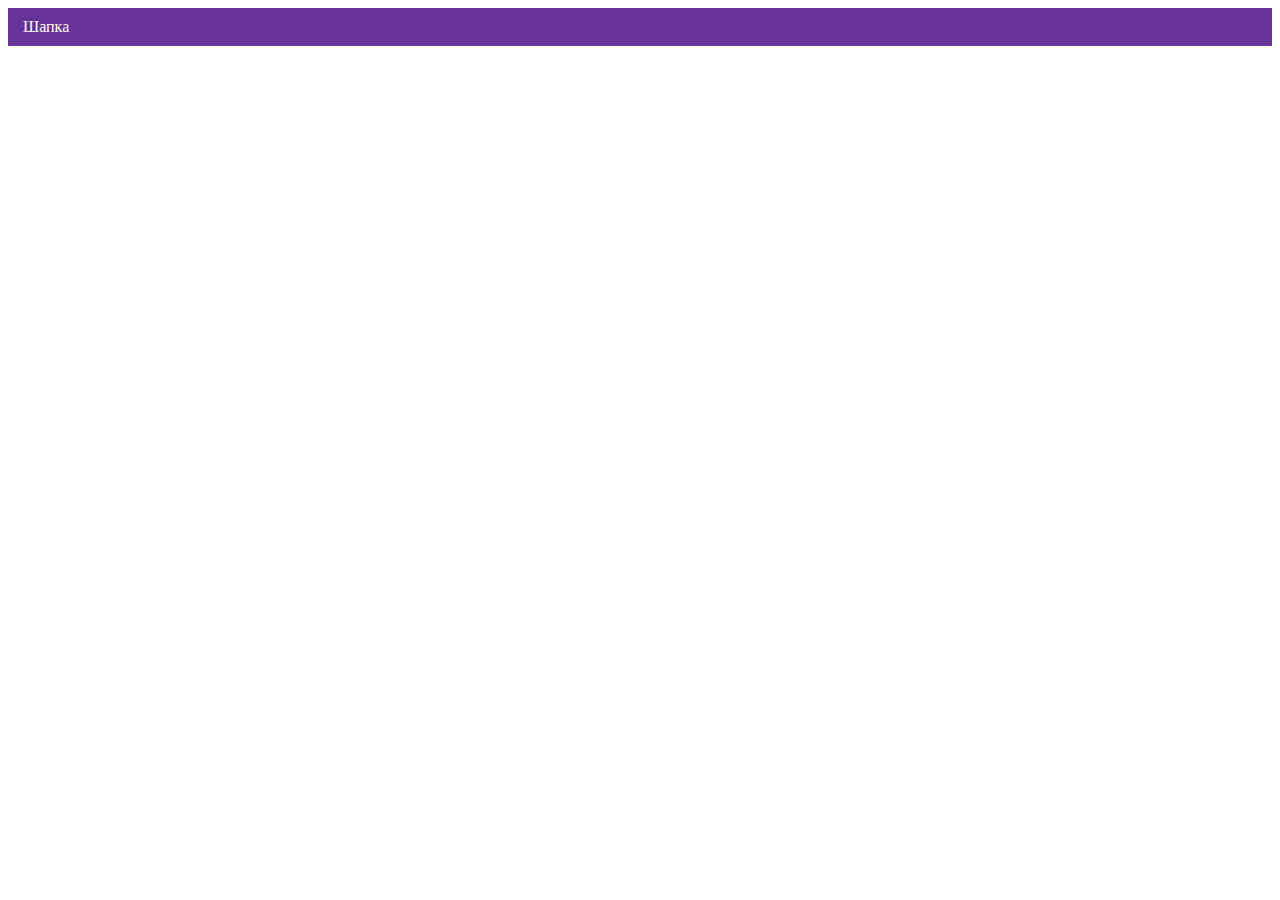
==== index.html @ ebc0fb27 "Deploying to gh-pages from @ htmlacademy-adaptive/2492613-cat-energy-2@9e1faae87ef7090155bc5bc3869d4" ====
<!DOCTYPE html><html class="page" lang="ru"><head><meta charset="UTF-8"><title>Название проекта</title><meta name="viewport" content="width=device-width,initial-scale=1"><link rel="stylesheet" href="styles/styles.css"><script src="scripts/index.js" defer="defer"></script></head><body class="page__body"><header class="header">Шапка</header></body></html>
---- styles/styles.css ----
.header{color:#fff;background-color:#639;padding:10px 15px}
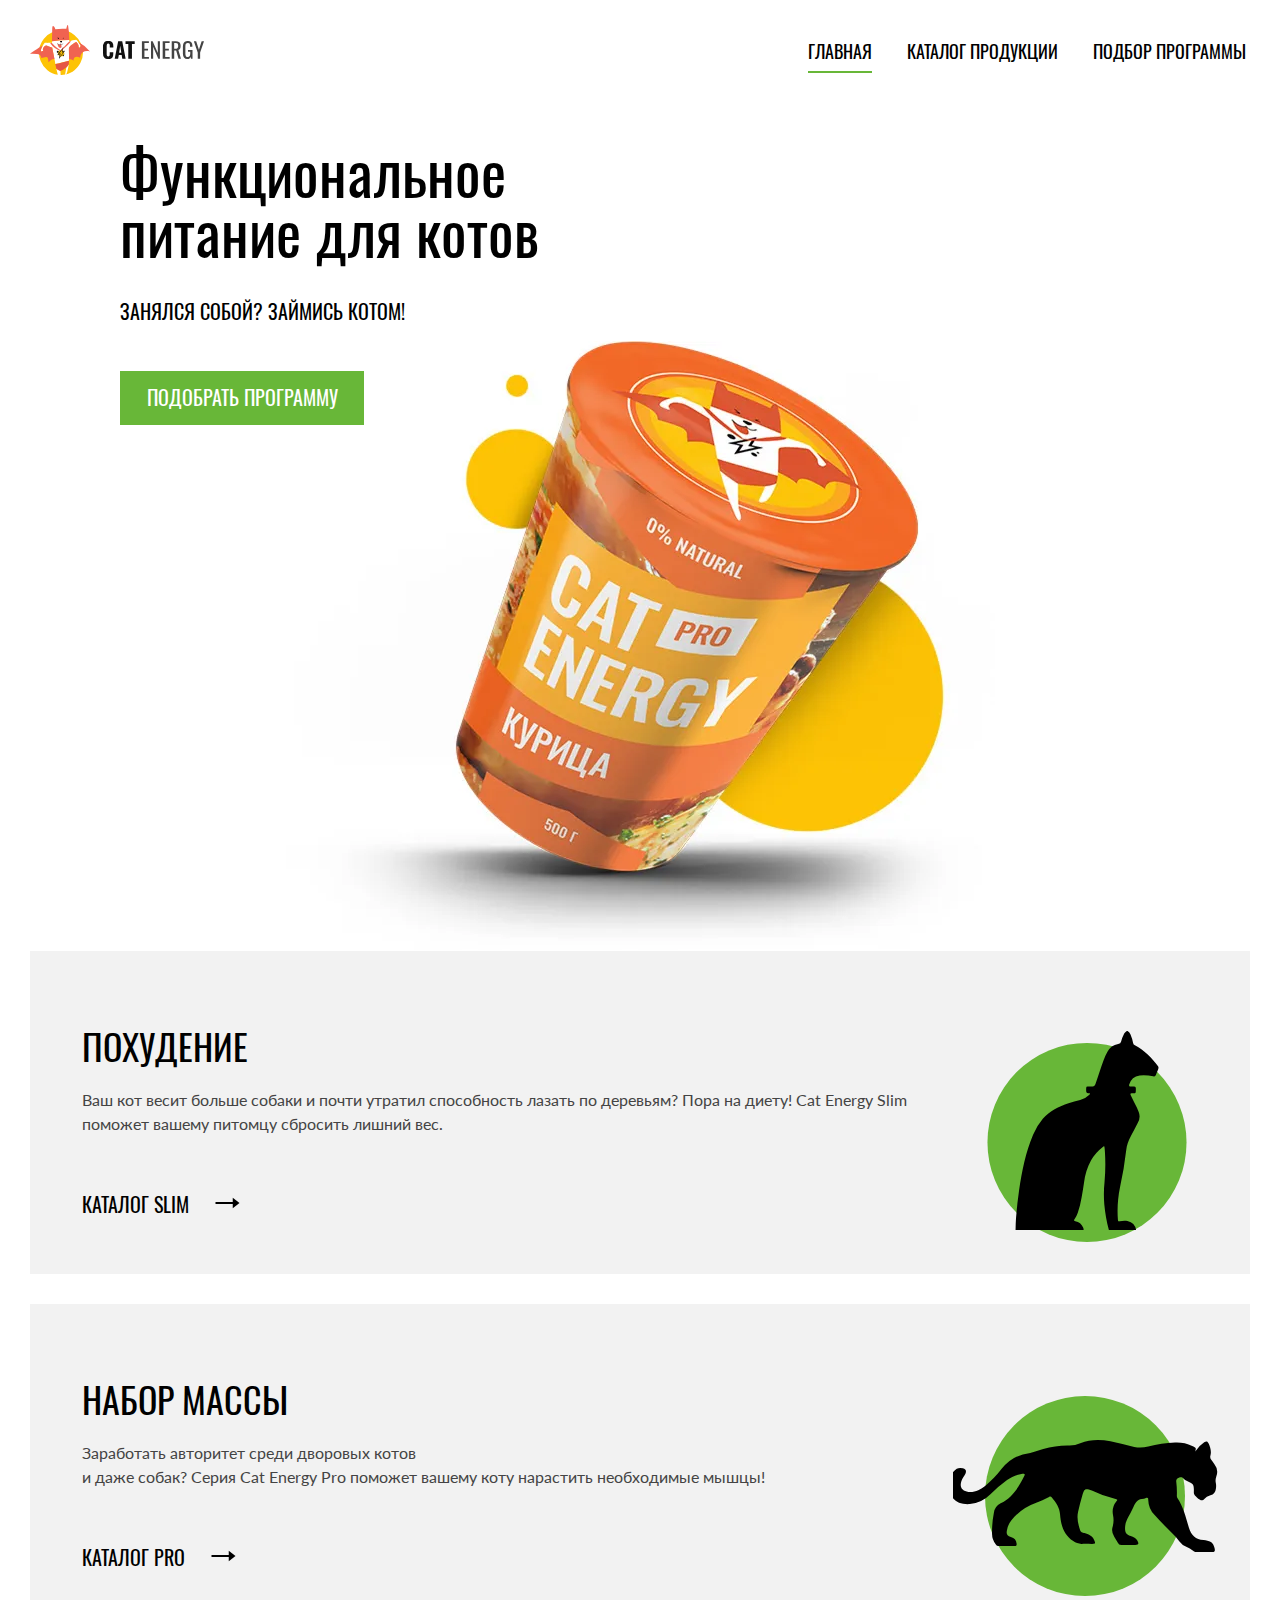
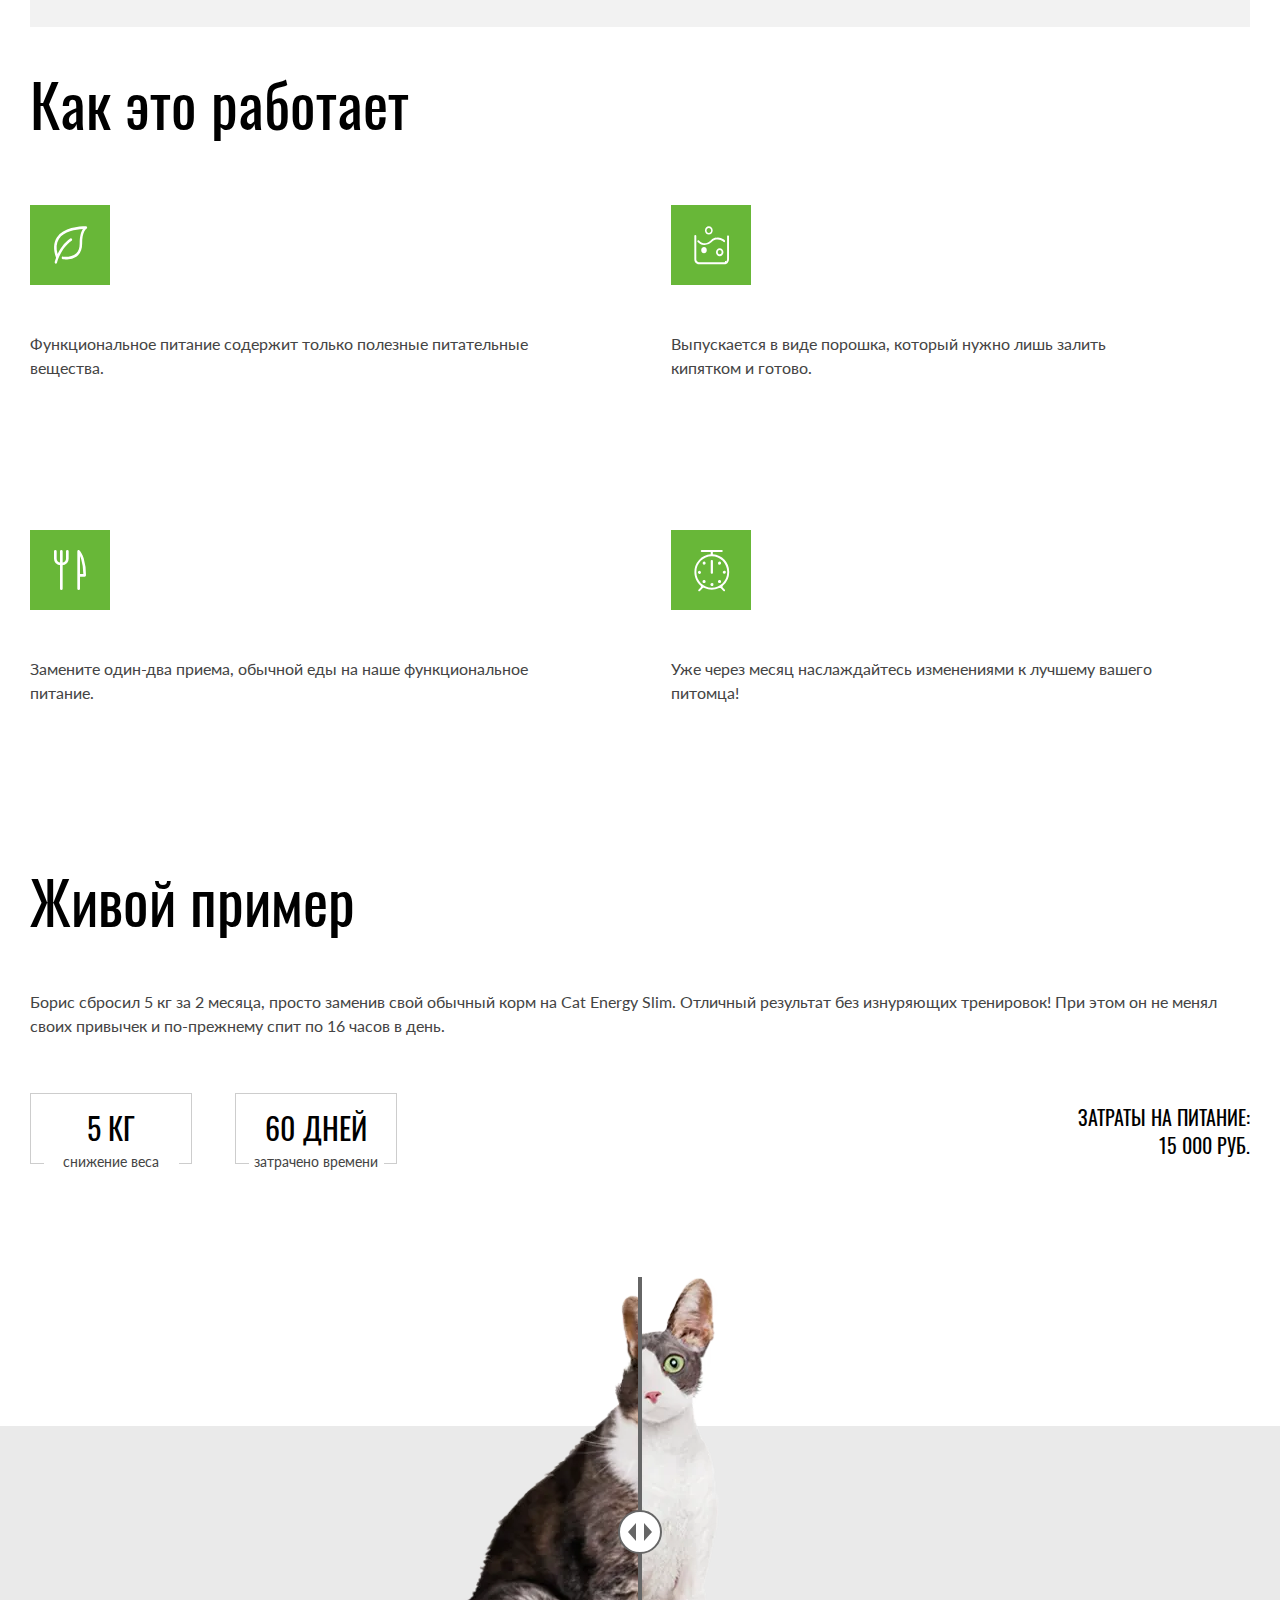
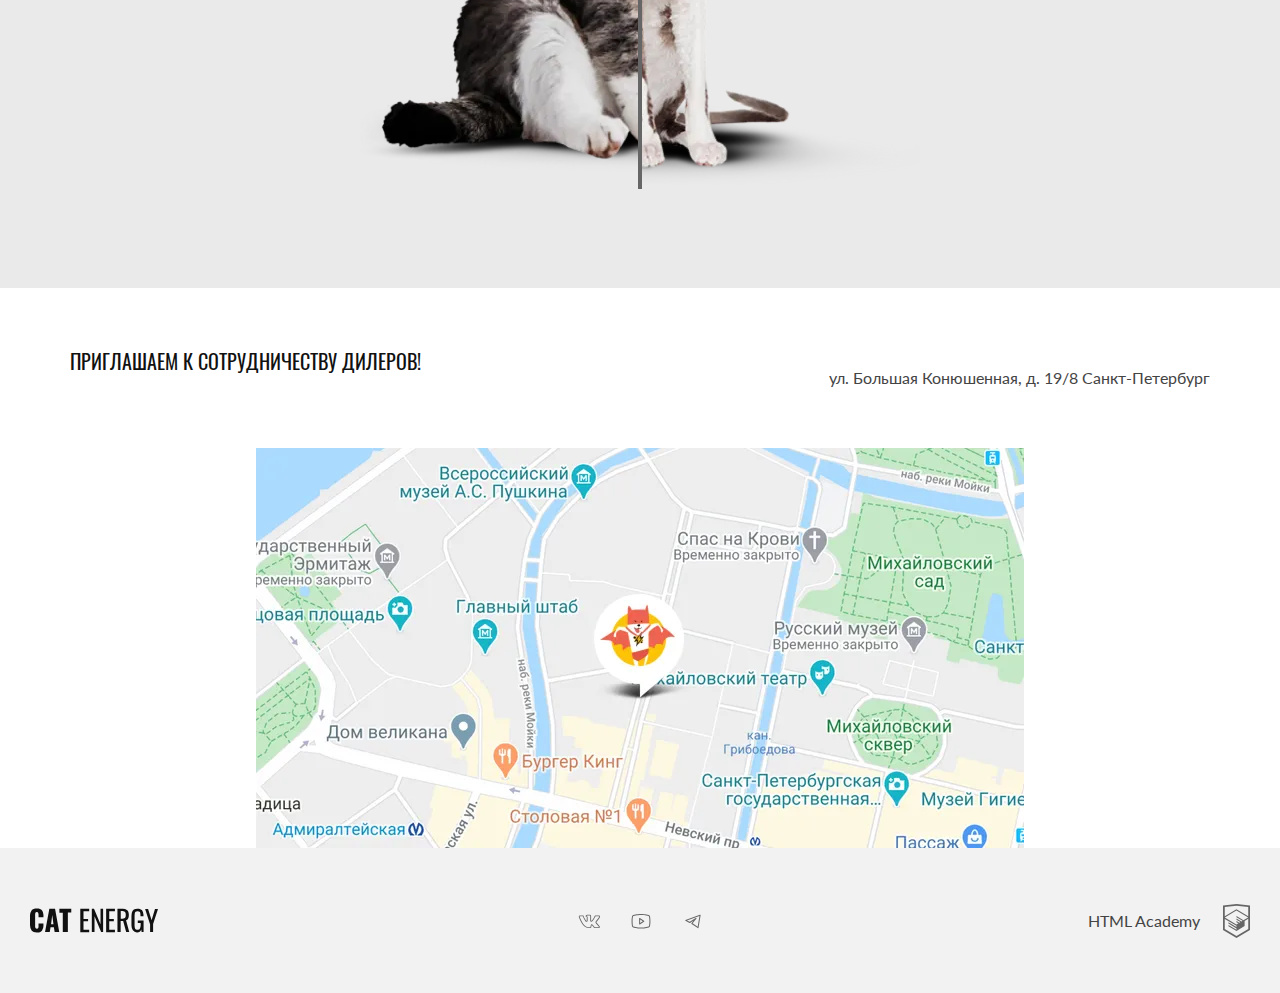
==== commit 96520ac9: "Deploying to gh-pages from @ htmlacademy-adaptive/2492613-cat-energy-2@05fc2a2e9b38d1d4d5d5a81f95a53" ====
--- a/index.html
+++ b/index.html
@@ -1 +1 @@
-<!DOCTYPE html><html class="page" lang="ru"><head><meta charset="UTF-8"><title>Название проекта</title><meta name="viewport" content="width=device-width,initial-scale=1"><link rel="stylesheet" href="styles/styles.css"><script src="scripts/index.js" defer="defer"></script></head><body class="page__body"><header class="header">Шапка</header></body></html>+<!DOCTYPE html><html class="page" lang="ru"><head><meta charset="UTF-8"><title>Магазин кормов "Cat Energy"</title><link rel="icon" href="favicon.ico"><link rel="icon" href="favicons/favicon-cat.svg" type="image/svg+xml"><link rel="apple-touch-icon" sizes="180x180" href="/apple-icon-180x180.png"><link rel="manifest" href="manifest.webmanifest"><meta name="viewport" content="width=device-width,initial-scale=1"><link rel="stylesheet" href="styles/styles.css"><script src="scripts/index.js" defer="defer"></script><link rel="preload" href="./fonts/lato/Lato-Regular.woff2" type="font/woff2" as="font" crossorigin="anonymous"><link rel="preload" href="./fonts/oswald/oswaldregular.woff2" type="font/woff2" as="font" crossorigin="anonymous"></head><body class="page__body"><header class="main-header"><a class="main-header__logo" href="index.html"><picture><source type="image/svg+xml" media="(min-width:1440px)" srcset="images/logo-desktop.svg" width="202" height="59"><source type="image/svg+xml" media="(min-width:768px)" srcset="images/logo-tablet.svg" width="174" height="50"><img class="main-header__logo-image" src="images/logo-mobile.svg" width="33" height="38" alt="Сайт кормов Кэт Энерджи"></picture></a><nav class="main-nav"><button class="main-nav__toggle" type="button"><span class="visually-hidden">Открыть меню</span></button><ul class="main-nav__list site-list site-list--index"><li class="site-list__item site-list__item--active"><a class="site-list__link" href="index.html">Главная</a></li><li class="site-list__item"><a class="site-list__link" href="catalog.html">Каталог продукции</a></li><li class="site-list__item"><a class="site-list__link" href="#">Подбор программы</a></li></ul></nav></header><main class="main-container"><section class="main-container__hero hero"><div class="hero__wrapper"><div class="hero__container"><h1 class="hero__title">Функциональное питание для котов</h1><p class="hero__description">Занялся собой? Займись котом!</p></div></div><div class="hero__button-wrapper"><a class="hero__button button" href="#">Подобрать программу</a></div></section><section class="main-container__advantages advantages"><div class="advantages__container"><h2 class="visually-hidden">Наши преимущества</h2><ul class="advantages__list"><li class="advantages__item advantages__item--slim"><h3 class="advantages__item-title">Похудение</h3><p class="advantages__item-description">Ваш кот весит больше собаки и почти утратил способность лазать по деревьям? Пора на диету! Cat Energy Slim поможет вашему питомцу сбросить лишний вес.</p><a class="advantages__item-link" href="#">каталог Slim</a></li><li class="advantages__item advantages__item--pro"><h3 class="advantages__item-title">Набор массы</h3><p class="advantages__item-description">Заработать авторитет среди дворовых котов<br>и даже собак? Серия Cat Energy Pro поможет вашему коту нарастить необходимые мышцы!</p><a class="advantages__item-link" href="#">каталог Pro</a></li></ul></div></section><section class="main-container__details details"><div class="details__container"><h2 class="details__title">Как это работает</h2><ul class="details__list"><li class="details__item details__item--use"><p class="details__item-description">Функциональное питание содержит только полезные питательные вещества.</p></li><li class="details__item details__item--compound"><p class="details__item-description">Выпускается в виде порошка, который нужно лишь залить кипятком и готово.</p></li><li class="details__item details__item--eat"><p class="details__item-description">Замените один-два приема, обычной еды на наше функциональное питание.</p></li><li class="details__item details__item--change"><p class="details__item-description">Уже через месяц наслаждайтесь изменениями к лучшему вашего питомца!</p></li></ul></div></section><section class="main-container__example example"><h2 class="example__title"><span class="example__title-box">Живой пример</span></h2><div class="example__container"><div class="example__wrapper"><p class="example__description">Борис сбросил 5 кг за 2 месяца, просто заменив свой обычный корм на Cat Energy Slim. Отличный результат без изнуряющих тренировок! При этом он не менял своих привычек и по-прежнему спит по 16 часов в день.</p><div class="example__canon canon"><dl class="canon__list"><div class="canon__wrapper"><dt class="canon__item-name">5 кг</dt><dd class="canon__item-description">снижение веса</dd></div><div class="canon__wrapper"><dt class="canon__item-name">60 дней</dt><dd class="canon__item-description">затрачено времени</dd></div></dl><dl class="canon__list-price"><dt class="canon__item-name-price">15 000 руб.</dt><dd class="canon__item-description-price">Затраты на питание:</dd></dl></div></div><div class="example__slider slider"><ul class="slider__list"><li class="slider__lever slider__lever--before"><picture><source type="image/webp" media="(min-width: 768px)" srcset="images/cat-tablet-before@1x.webp, images/cat-tablet-before@2x.webp 2x" width="560" height="512"><source type="image/webp" srcset="images/cat-mobile-before@1x.webp, images/cat-mobile-before@2x.webp 2x" width="280" height="256"><source media="(min-width:768px)" srcset="images/cat-tablet-before@1x.png, images/cat-tablet-before@2x.png 2x" type="image/png" width="560" height="512"><img class="slider__image" src="images/cat-mobile-before@1x.png" srcset="images/cat-mobile-before@2x.png 2x" alt="Пример" width="280" height="256"></picture></li><li class="slider__lever slider__lever--after"><picture><source type="image/webp" media="(min-width: 768px)" srcset="images/cat-tablet-after@1x.webp, images/cat-tablet-after@2x.webp 2x" width="560" height="512"><source type="image/webp" srcset="images/cat-mobile-after@1x.webp, images/cat-mobile-after@2x.webp 2x" width="280" height="256"><source media="(min-width:768px)" srcset="images/cat-tablet-after@1x.png, images/cat-tablet-after@2x.png 2x" type="image/png" width="560" height="512"><img class="slider__image" src="images/cat-mobile-after@1x.png" srcset="images/cat-mobile-after@2x.png 2x" alt="Пример" width="280" height="256"></picture></li></ul><button class="slider__toggle" type="button"><span class="visually-hidden">Кот до/после</span> <span class="slider__toggle-bg"></span></button></div></div></section></main><footer class="footer"><section class="footer__address"><h2 class="visually-hidden">Адрес</h2><div class="footer__box footer-box"><p class="footer-box__engagement">Приглашаем к сотрудничеству дилеров!</p><address class="footer-box__address">ул. Большая Конюшенная, д. 19/8 <span class="footer-box__city">Санкт-Петербург</span></address></div><div class="footer__map map"><div class="map__google"><iframe src="https://www.google.com/maps/embed?pb=!1m18!1m12!1m3!1d1998.6037861610246!2d30.3230474!3d59.9387165!2m3!1f0!2f0!3f0!3m2!1i1024!2i768!4f13.1!3m3!1m2!1s0x4696310fca145cc1%3A0x42b32648d8238007!2z0JHQvtC70YzRiNCw0Y8g0JrQvtC90Y7RiNC10L3QvdCw0Y8g0YPQuy4sIDE5LzgsINCh0LDQvdC60YIt0J_QtdGC0LXRgNCx0YPRgNCzLCAxOTExODY!5e0!3m2!1sru!2sru!4v1723045613758!5m2!1sru!2sru" width="600" height="450" style="border:0;" allowfullscreen="" loading="lazy" referrerpolicy="no-referrer-when-downgrade"></iframe></div><div class="map__picture"><picture><source type="image/webp" media="(min-width:1440px)" srcset="images/location-desktop@1x.webp, images/location-desktop@2x.webp 2x" width="1440" height="400"><source type="image/webp" media="(min-width:768px)" srcset="images/location-tablet@1x.webp, images/location-tablet@2x.webp 2x" width="768" height="400"><source type="image/webp" srcset="images/location-mobile@1x.webp, images/location-mobile@2x.webp 2x" width="320" height="362"><source type="image/jpeg" media="(min-width:1440px)" srcset="images/location-desktop@1x.jpg, images/location-desktop@2x.jpg 2x" width="1440" height="400"><source type="image/jpeg" media="(min-width:768px)" srcset="images/location-tablet@1x.jpg, images/location-tablet@2x.jpg 2x" width="768" height="400"><img class="map__image" src="images/location-mobile@1x.jpg" srcset="images/location-mobile@2x.jpg 2x" alt="Карта" width="320" height="362"></picture></div></div></section><section class="footer__links"><h2 class="visually-hidden">Ссылки CAT ENERGY</h2><a class="footer__links-logo" href="index.html"><span class="visually-hidden">Логотип CAT ENERGY</span></a><div class="footer__social social"><ul class="social__list"><li class="social__item"><a class="social__link social__link--vkontakte" href="#"><span class="visually-hidden">ВКонтакте</span></a></li><li class="social__item"><a class="social__link social__link--youtube" href="#"><span class="visually-hidden">Ютуб</span></a></li><li class="social__item"><a class="social__link social__link--telegram" href="#"><span class="visually-hidden">Телеграм</span></a></li></ul></div><a class="footer__academy-link" href="https://htmlacademy.ru/">HTML Academy</a></section></footer></body></html>--- a/styles/styles.css
+++ b/styles/styles.css
@@ -1 +1 @@
-.header{color:#fff;background-color:#639;padding:10px 15px}+.visually-hidden{clip:rect(0 0 0 0);border:0;width:1px;height:1px;margin:-1px;padding:0;position:absolute;overflow:hidden}@font-face{font-family:Oswald;font-weight:400;font-style:normal;font-display:swap;src:url(../fonts/oswald/oswaldregular.woff2)format("woff2")}@font-face{font-family:Lato;font-weight:400;font-style:normal;font-display:swap;src:url(../fonts/lato/Lato-Regular.woff2)format("woff2")}.button{color:#fff;text-transform:uppercase;text-align:center;background-color:#68b738;padding:10px;font-family:Oswald,Arial,sans-serif;font-size:16px;font-weight:400;line-height:20px;text-decoration:none;display:block}.page__body{color:#444;margin:0;padding:0;font-family:Lato,Verdana,sans-serif;font-size:14px;font-weight:400;line-height:18px}@media (width>=768px){.page__body{font-size:16px;line-height:24px}}@media (width>=1440px){.page__body{margin:0 auto;padding-top:55px}}.main-header{background:url(../icons/stack.svg#logo-name) 50% 22px/100% 19px no-repeat;width:100%;padding-top:65px}@media (width>=768px){.main-header{box-sizing:border-box;background:0 0;justify-content:space-between;align-items:center;padding:25px 34px 0 30px;display:flex}}@media (width>=1440px){.main-header{width:1220px;margin:0 auto;padding:0}}.main-header__logo{position:absolute;top:13px;left:20px}@media (width>=768px){.main-header__logo{position:unset;margin:0 30px 0 0}}.main-header__logo:hover{opacity:.8}.main-header__logo:focus{opacity:.8;outline:none}.main-header__logo:active{opacity:.6}@media (width>=768px){.main-nav{border:none;position:relative}}.main-nav__toggle{cursor:pointer;border:none;width:25px;height:24px;display:none;position:absolute;top:20px;right:21px}.main-nav--opened .main-nav__toggle{background:url(../icons/stack.svg#icon-menu-cross) 50% no-repeat;display:block}@media (width>=768px){.main-nav--opened .main-nav__toggle{display:none}}.main-nav--closed .main-nav__toggle{background:url(../icons/stack.svg#icon-menu-lines) 50% no-repeat;display:block}@media (width>=768px){.main-nav--closed .main-nav__toggle{display:none}}.main-nav__list{border-top:1px solid #e6e6e6;list-style:none}@media (width>=768px){.main-nav__list{background:0 0;border:none;flex-wrap:wrap;justify-content:flex-end;gap:35px;display:flex;position:relative;top:0}}.main-nav--closed .main-nav__list{display:none}@media (width>=768px){.main-nav--closed .main-nav__list{background:0 0;border:none;flex-wrap:wrap;justify-content:flex-end;gap:35px;display:flex;position:relative;top:0}}.main-nav--opened .main-nav__list{z-index:5;background-color:#fff;width:100%;display:block;position:absolute;top:65px;left:0}@media (width>=768px){.main-nav--opened .main-nav__list{background:0 0;border:none;flex-wrap:wrap;justify-content:flex-end;gap:35px;display:flex;position:relative;top:0}}.site-list{margin:0;padding:0;list-style:none}@media (width>=1440px){.site-list{width:500px}}.site-list__item{text-align:center;border-bottom:1px solid #e6e6e6;padding:23px 15px}@media (width>=768px){.site-list__item{border:none;padding:6px 0}.site-list__item--active{border-bottom:2px solid #68b738}}@media (width>=1440px){.site-list--index .site-list__item--active{border-bottom:2px solid #fff}}.site-list__link{color:#000;text-transform:uppercase;font-family:Oswald,Arial,sans-serif;font-size:20px;font-weight:400;line-height:20px;text-decoration:none}@media (width>=768px){.site-list__link{font-size:18px;line-height:24px}}@media (width>=1440px){.site-list__link{font-size:20px;line-height:30px}.site-list--index .site-list__link{color:#fff}}.site-list__link:hover{opacity:.6}.site-list__link:focus{opacity:.6;outline:none}.site-list__link:active{opacity:.3}@media (width>=768px){.main-container{padding-top:60px}}@media (width>=1440px){.main-container{padding-top:104px}}.hero{margin-bottom:20px}@media (width>=768px){.hero{margin:0}}@media (width>=1440px){.hero{margin-bottom:82px}.hero:before{content:"";z-index:-5;background-color:#68b738d9;width:720px;height:694px;position:absolute;top:0;left:50%}.hero:after{content:"";z-index:-10;background:-webkit-image-set(url(../images/index-background-desktop@1x.webp) 1x,url(../images/index-background-desktop@1x.jpeg) 1x) 0 0/cover no-repeat;background:image-set("../images/index-background-desktop@1x.webp" 1x,"../images/index-background-desktop@1x.jpeg" 1x) 0 0/cover no-repeat;width:720px;height:694px;display:block;position:absolute;top:0;left:50%}}@media (width>=1440px) and (resolution>=2dppx){.hero:after{background-image:-webkit-image-set(url(../images/index-background-desktop@2x.webp) 1x,url(../images/index-background-desktop@2x.jpeg) 1x);background-image:image-set("../images/index-background-desktop@2x.webp" 1x,"../images/index-background-desktop@2x.jpeg" 1x)}}.hero__container{background-color:#68b738d9;padding:27px 35px 164px;position:relative}@media (width>=768px){.hero__container{background:0 0;padding:0;position:relative}}@media (width>=1440px){.hero__container{width:1220px;margin:0 auto;padding-left:160px}}.hero__container:after{content:"";z-index:-1;background:#4c4b50 -webkit-image-set(url(../images/index-background-mobile@1x.webp) 1x,url(../images/index-background-mobile@1x.jpeg) 1x) 50% 0/contain no-repeat;background:#4c4b50 image-set("../images/index-background-mobile@1x.webp" 1x,"../images/index-background-mobile@1x.jpeg" 1x) 50% 0/contain no-repeat;width:100%;height:100%;position:absolute;top:0;left:0}@media (resolution>=2dppx){.hero__container:after{background-image:-webkit-image-set(url(../images/index-background-mobile@2x.webp) 1x,url(../images/index-background-mobile@2x.png) 1x);background-image:image-set("../images/index-background-mobile@2x.webp" 1x,"../images/index-background-mobile@2x.png" 1x)}}@media (width>=768px){.hero__container:after{display:none}}.hero__wrapper{margin-bottom:3px;padding-bottom:135px;position:relative}@media (width>=768px){.hero__wrapper{padding:0}}.hero__wrapper:after{content:"";background:-webkit-image-set(url(../images/hero-image-mobile@1x.webp) 1x,url(../images/hero-image-mobile@1x.png) 1x) 50%/280px 270px no-repeat;background:image-set("../images/hero-image-mobile@1x.webp" 1x,"../images/hero-image-mobile@1x.png" 1x) 50%/280px 270px no-repeat;width:100%;height:270px;position:absolute;bottom:0;left:50%;transform:translate(-50%)}@media (resolution>=2dppx){.hero__wrapper:after{background-image:-webkit-image-set(url(../images/hero-image-mobile@2x.webp) 1x,url(../images/hero-image-mobile@2x.png) 1x);background-image:image-set("../images/hero-image-mobile@2x.webp" 1x,"../images/hero-image-mobile@2x.png" 1x)}}@media (width>=768px){.hero__wrapper:after{display:none}}.hero__title{color:#fff;text-align:center;max-width:300px;margin:0 auto 25px;padding:0;font-family:Oswald,Arial,sans-serif;font-size:36px;font-weight:400;line-height:36px}@media (width>=768px){.hero__title{color:#000;text-align:left;max-width:500px;margin:0 0 40px 120px;font-size:60px;line-height:60px}}@media (width>=1440px){.hero__title{margin:0 800px 40px 0}}.hero__description{color:#fff;text-align:center;text-transform:uppercase;margin:0 10px;padding:0;font-family:Oswald,Arial,sans-serif;line-height:14px}@media (width>=768px){.hero__description{color:#000;text-align:left;margin:0 0 50px 120px;font-size:20px;line-height:20px}}@media (width>=1440px){.hero__description{margin:0 800px 52px 0}}.hero__button{margin:0 20px}@media (width>=768px){.hero__button{box-sizing:border-box;width:244px;height:54px;margin:0 120px;padding-top:13px;font-size:20px;line-height:26px}}@media (width>=1440px){.hero__button{margin:0 0 0 80px}}@media (width>=768px){.hero__button-wrapper{padding-bottom:526px;position:relative}}@media (width>=1440px){.hero__button-wrapper{width:1220px;margin:0 auto;padding-bottom:184px}}@media (width>=768px){.hero__button-wrapper:after{content:"";z-index:-1;background:-webkit-image-set(url(../images/hero-image-tablet@1x.webp) 1x,url(../images/hero-image-tablet@1x.png) 1x) 50%/709px 609px no-repeat;background:image-set("../images/hero-image-tablet@1x.webp" 1x,"../images/hero-image-tablet@1x.png" 1x) 50%/709px 609px no-repeat;width:100%;height:609px;position:absolute;top:-30px;left:0}}@media (width>=768px) and (resolution>=2dppx){.hero__button-wrapper:after{background-image:-webkit-image-set(url(../images/hero-image-tablet@2x.webp) 1x,url(../images/hero-image-tablet@2x.png) 1x);background-image:image-set("../images/hero-image-tablet@2x.webp" 1x,"../images/hero-image-tablet@2x.png" 1x)}}@media (width>=1440px){.hero__button-wrapper:after{background:-webkit-image-set(url(../images/hero-image-desktop@1x.webp) 1x,url(../images/hero-image-desktop@1x.png) 1x) 50%/552px 499px no-repeat;background:image-set("../images/hero-image-desktop@1x.webp" 1x,"../images/hero-image-desktop@1x.png" 1x) 50%/552px 499px no-repeat;height:499px;top:-313px;left:auto;right:-113px}}@media (width>=1440px) and (resolution>=2dppx){.hero__button-wrapper:after{background-image:-webkit-image-set(url(../images/hero-image-desktop@2x.webp) 1x,url(../images/hero-image-desktop@2x.png) 1x);background-image:image-set("../images/hero-image-desktop@2x.webp" 1x,"../images/hero-image-desktop@2x.png" 1x)}}.advantages{margin:0 20px}@media (width>=768px){.advantages{margin:0 30px 46px}}@media (width>=1440px){.advantages{width:1220px;margin:0 auto}}.advantages__list{margin:0;padding:0;list-style:none}@media (width>=1440px){.advantages__list{flex-wrap:wrap;justify-content:space-between;display:flex}}.advantages__item{background-color:#f2f2f2;margin-bottom:20px;padding:30px 33px 18px 20px;position:relative}@media (width>=768px){.advantages__item{background-color:#f2f2f2;margin-bottom:30px;padding:77px 0 55px 52px}}@media (width>=1440px){.advantages__item{box-sizing:border-box;width:570px;margin:0 0 71px;padding:77px 61px 59px 52px}}.advantages__item--slim:before{content:"";background:url(../icons/stack.svg#cat-back-1) 50% no-repeat;width:50px;height:53px;position:absolute;top:21px;left:20px}@media (width>=768px){.advantages__item--slim:before{width:200px;height:211px;top:80px;left:auto;right:63px}}@media (width>=1440px){.advantages__item--slim:before{width:100px;height:106px;top:41px;left:52px;right:auto}}.advantages__item--pro:before{content:"";background:url(../icons/stack.svg#cat-back-2) 50% no-repeat;width:67px;height:50px;position:absolute;top:24px;left:12px}@media (width>=768px){.advantages__item--pro:before{width:268px;height:200px;top:92px;left:auto;right:29px}}@media (width>=1440px){.advantages__item--pro:before{width:134px;height:100px;top:47px;left:33px;right:auto}}.advantages__item-title{color:#000;text-transform:uppercase;margin:0 0 29px;padding-left:70px;font-family:Oswald,Arial,sans-serif;font-size:24px;font-weight:400;line-height:37px}@media (width>=768px){.advantages__item-title{margin-bottom:24px;padding:0;font-size:36px;line-height:36px}}@media (width>=1440px){.advantages__item-title{margin-bottom:73px;margin-left:162px}}.advantages__item-description{margin:0 0 43px}@media (width>=768px){.advantages__item-description{margin:0 316px 53px 0}}@media (width>=1440px){.advantages__item-description{margin:0 0 27px}}.advantages__item-link{color:#000;text-transform:uppercase;font-family:Oswald,Arial,sans-serif;font-size:16px;line-height:16px;text-decoration:none;position:relative}@media (width>=768px){.advantages__item-link{font-size:20px;line-height:30px}}.advantages__item-link:after{content:"";background:url(../icons/stack.svg#icon-arrow) 50% no-repeat;width:39px;height:12px;position:absolute;top:6px;right:-50px}@media (width>=768px){.advantages__item-link:after{top:8px;right:-58px}}.advantages__item-link:hover:after{background-image:url(../icons/stack.svg#icon-arrow-longer);right:-54px}.advantages__item-link:focus{outline-color:#68b738b3}.advantages__item-link:focus:after{background-image:url(../icons/stack.svg#icon-arrow-longer);right:-54px}.advantages__item-link:active{opacity:.3}.advantages__item-link:active:after{background-image:url(../icons/stack.svg#icon-arrow-longer);right:-54px}.details{margin:0 20px 49px}@media (width>=768px){.details{margin:0 105px 47px 30px}}@media (width>=1440px){.details{width:1220px;margin:0 auto 69px}}.details__title{color:#000;margin:0 0 40px;font-family:Oswald,Arial,sans-serif;font-size:36px;font-weight:400;line-height:40px}@media (width>=768px){.details__title{margin-bottom:32px;font-size:60px;line-height:60px}}.details__list{margin:0;padding:0;list-style:none}@media (width>=768px){.details__list{grid-template-columns:1fr 1fr;gap:37px 136px;display:grid}}@media (width>=1440px){.details__list{grid-template-columns:1fr 1fr 1fr 1fr;gap:77px}}.details__item{margin-bottom:15px;padding-top:5px;padding-left:80px;position:relative}@media (width>=768px){.details__item{margin:0;padding:151px 0 57px}}.details__item:before{content:"";width:60px;height:60px;display:block;position:absolute;top:0;left:0}@media (width>=768px){.details__item:before{width:80px;height:80px;top:40px;left:0}}.details__item--use:before{background-image:url(../icons/stack.svg#details-1)}.details__item--compound:before{background-image:url(../icons/stack.svg#details-2)}.details__item--eat:before{background-image:url(../icons/stack.svg#details-3)}.details__item--change:before{background-image:url(../icons/stack.svg#details-4)}.details-item__description{min-height:60px;margin:0;display:block}.slider{position:relative}@media (width>=768px){.slider{background-color:#eaeaea;padding-bottom:101px}}@media (width>=1440px){.slider{width:560px;height:512px;padding:0}}@media (width>=768px){.slider:before{content:"";background-color:#fff;width:100%;height:151px;position:absolute;top:0;left:0}}.slider__list{width:280px;height:256px;margin:0 auto;padding:0;list-style:none;position:relative;top:0;left:0}@media (width>=768px){.slider__list{width:560px;height:512px}}.slider__lever{background-color:#eaeaea;width:100%;height:100%;position:absolute;top:0;left:0;overflow:hidden}@media (width>=1440px){.slider__lever{background-color:#f2f2f2}}@media (width>=768px){.slider__lever:before{content:"";background-color:#fff;width:100%;height:151px;position:absolute;top:0;left:0}}.slider__lever--before{z-index:5;width:50%;transition-duration:1s;transition-timing-function:cubic-bezier(.45,.05,.55,.95)}.slider--before .slider__lever--before{width:100%}.slider--after .slider__lever--before{width:0%}.slider__lever--after{z-index:1}@media (width>=768px){.slider__image{position:relative}}.slider__toggle{cursor:pointer;z-index:8;background-color:#fff;border:2px solid #666;border-radius:50%;width:40px;height:40px;padding:0;transition-property:left;transition-duration:1s;transition-timing-function:cubic-bezier(.45,.05,.55,.95);position:absolute;top:50%;left:50%;transform:translate(-50%,-50%)}@media (width>=768px){.slider__toggle{transform:translate(-50%,-71px)}}.slider__toggle-bg{z-index:8;background-color:#fff;border:2px solid #666;border-radius:50%;width:40px;height:40px;position:absolute;top:-3px;left:-4px}.slider__toggle:before{content:"";z-index:5;background-color:#666;width:4px;height:256px;position:absolute;top:-110px;left:50%;transform:translate(-50%)}@media (width>=768px){.slider__toggle:before{height:512px;top:-236px}}.slider__toggle:after{content:"";z-index:10;background-color:#666;width:24px;height:18px;position:absolute;top:10px;left:50%;transform:translate(-50%);-webkit-mask-image:url(../icons/stack.svg#slider-arrows);mask-image:url(../icons/stack.svg#slider-arrows)}.slider__toggle:hover{border-color:#68b738}.slider__toggle:hover:before,.slider__toggle:hover:after{background-color:#68b738}.slider__toggle:hover .slider__toggle-bg{border-color:#68b738}.slider__toggle:focus{border-color:#68b738;outline:none}.slider__toggle:focus .slider__toggle-bg{border-color:#68b738}.slider__toggle:focus.slider__toggle:before,.slider__toggle:focus.slider__toggle:after{background-color:#68b738;outline:none}.slider__toggle:active{border-color:#5eaa2f99}.slider__toggle:active.slider__toggle:before,.slider__toggle:active.slider__toggle:after{background-color:#5eaa2f99}.slider--before .slider__toggle{left:calc(50% + 140px)}@media (width>=768px){.slider--before .slider__toggle{left:calc(50% + 280px)}}.slider--after .slider__toggle{left:calc(50% - 140px)}@media (width>=768px){.slider--after .slider__toggle{left:calc(50% - 280px)}}.example{background-color:#eaeaea;padding:20px 20px 35px}@media (width>=768px){.example{background:0 0;padding:45px 0 0}}@media (width>=1440px){.example{background:#f2f2f2;padding:0 0 75px}.example__container{width:1220px;margin:0 auto;position:relative}}.example__title{color:#000;margin:0 0 40px;font-family:Oswald,Arial,sans-serif;font-size:36px;font-weight:400;line-height:40px}@media (width>=768px){.example__title{margin-bottom:60px;padding:0 30px;font-size:60px;line-height:60px}}@media (width>=1440px){.example__title{background-color:#fff;margin:0;padding:0 0 76px}.example__title-box{box-sizing:border-box;width:1220px;margin:0 auto;padding-right:600px;display:block}}@media (width>=768px){.example__wrapper{margin-bottom:106px}}@media (width>=1440px){.example__wrapper{z-index:1;width:436px;padding-top:70px}}.example__description{margin:0 0 20px}@media (width>=768px){.example__description{margin-bottom:55px;padding:0 30px}}@media (width>=1440px){.example__description{margin-bottom:69px;padding:0 4px 0 0}}@media (width>=768px){.example__canon{padding:0 30px}}@media (width>=1440px){.example__canon{padding:0}.example__slider{position:absolute;top:-151px;right:0}}@media (width>=768px){.canon{flex-wrap:wrap;justify-content:space-between;display:flex}}@media (width>=1440px){.canon{margin-bottom:0}}.canon__list{flex-wrap:wrap;justify-content:space-between;align-items:start;margin:0 0 20px;display:flex}@media (width>=768px){.canon__list{gap:43px;margin:0}}.canon__wrapper{text-align:center;box-sizing:border-box;border-radius:3px;min-width:124px;position:relative}@media (width>=768px){.canon__wrapper{text-align:center;width:162px}}@media (width>=1440px){.canon__wrapper{margin-bottom:62px}}.canon__item-name{color:#000;text-transform:uppercase;border:1px solid #cdcdcd;padding:13px 20px 17px;font-family:Oswald,Arial,sans-serif;font-size:24px;line-height:24px}@media (width>=768px){.canon__item-name{padding:15px 8px 17px;font-size:30px;line-height:37px}}.canon__item-description{box-sizing:border-box;background-color:#eaeaea;width:80px;margin:-9px auto 0;padding:0 4px;font-size:12px;line-height:12px}@media (width>=768px){.canon__item-description{background-color:#fff;min-width:135px;padding:0 5px;font-size:14px;line-height:14px}}@media (width>=1440px){.canon__item-description{background-color:#f2f2f2;width:auto}}.canon__list-price{flex-flow:row-reverse wrap;justify-content:center;margin:0 0 20px;display:flex}@media (width>=768px){.canon__list-price{flex-direction:column-reverse;align-items:end;gap:8px;margin:0}}@media (width>=1440px){.canon__list-price{flex-direction:row-reverse;gap:63px}}.canon__item-name-price{color:#000;text-transform:uppercase;font-family:Oswald,Arial,sans-serif;font-size:14px;line-height:20px}@media (width>=768px){.canon__item-name-price{font-size:20px}}.canon__item-description-price{color:#000;text-transform:uppercase;margin:0;font-family:Oswald,Arial,sans-serif;font-size:14px;line-height:20px}@media (width>=768px){.canon__item-description-price{font-size:20px}.inner-wrapper{padding-top:60px}}@media (width>=1440px){.inner-wrapper{padding-top:68px}}.catalog{border-top:1px solid #d9d9d9;margin-bottom:26px;padding-top:27px}@media (width>=768px){.catalog{border:none;margin-bottom:74px;padding:0}}@media (width>=1440px){.catalog{width:1220px;margin:0 auto 72px}}.catalog__title{color:#000;margin:0;padding:0 20px 41px;font-family:Oswald,Arial,sans-serif;font-size:36px;font-weight:400;line-height:36px}@media (width>=768px){.catalog__title{margin-bottom:84px;padding:0 30px;font-size:60px;line-height:60px}}@media (width>=1440px){.catalog__title{width:1220px;margin-left:auto;margin-right:auto;padding:0}}.catalog__list{max-width:450px;margin:0 auto;padding:0;list-style:none}@media (width>=768px){.catalog__list{grid-template-columns:1fr 1fr;justify-items:center;gap:61px 60px;max-width:none;padding:0 30px;display:grid}}@media (width>=1440px){.catalog__list{grid-template-columns:1fr 1fr 1fr 1fr;justify-items:center;gap:63px 80px;padding:0}}.catalog__item-link{width:100%}.catalog__item-add-link{color:#444;box-sizing:border-box;background-color:#f2f2f2;width:100%}.catalog__item-add-link:hover{background-color:#ebebeb}.catalog__item-add-link:focus{background-color:#ebebeb;outline:none}.catalog__item-add-link:active{color:#444;background-color:#ebebeb}.main-card{border-top:1px solid #ebebeb;max-width:450px;padding:20px 20px 25px}@media (width>=768px){.main-card{box-sizing:border-box;background-color:#f2f2f2;border:none;width:324px;padding:10px 37px 40px;position:relative}}@media (width>=1440px){.main-card{box-sizing:border-box;width:245px;padding:10px 38px 40px}}@media (width>=768px){.main-card:before{content:"";background-color:#fff;width:100%;height:81px;position:absolute;top:0;left:0}}.main-card__wrapper{grid-template-columns:1fr 1fr;margin-bottom:16px;display:grid}@media (width>=768px){.main-card__wrapper{grid-template-columns:1fr;margin-bottom:33px;display:grid}}.main-card__picture{grid-row:1/3;align-self:center}@media (width>=768px){.main-card__picture{z-index:5;grid-row:1;align-self:center;height:206px;margin-bottom:25px}}@media (width>=1440px){.main-card__picture{margin-bottom:17px}}.main-card__image{margin:auto;display:block}@media (width>=768px){.main-card__image{margin:auto;display:block}}.main-card__name{color:#222;text-transform:uppercase;max-width:80px;margin:0 0 14px;font-family:Oswald,Arial,sans-serif;font-size:16px;line-height:20px}@media (width>=768px){.main-card__name{text-align:center;justify-self:center;max-width:140px;margin-bottom:20px;font-size:20px;line-height:24px}}@media (width>=1440px){.main-card__name{margin-bottom:24px}}.main-card__list{grid-template-columns:1fr 1fr;margin:0 0 4px;display:grid}@media (width>=768px){.main-card__list{grid-template-columns:1fr 1fr;row-gap:12px;margin:0 0 4px;display:grid}}@media (width>=1440px){.main-card__list{margin-bottom:9px}}.main-card__item-name{margin:0;font-size:12px;line-height:16px}@media (width>=768px){.main-card__item-name{font-size:16px;line-height:20px;position:relative}.main-card__item-name:after{content:"";background-color:#cdcdcd;width:248px;height:1px;display:block;position:absolute;bottom:-5px;left:0}}@media (width>=1440px){.main-card__item-name:after{width:169px;bottom:-6px}}.main-card__item-description{text-align:end;margin:0;font-size:12px;line-height:16px}@media (width>=768px){.main-card__item-description{font-size:16px;line-height:20px}}.main-card-add{border-top:1px solid #ebebeb;border-bottom:1px solid #ebebeb;max-width:450px;padding:24px 20px}@media (width>=768px){.main-card-add{border:none;width:324px;padding:81px 0 0}}@media (width>=1440px){.main-card-add{border:none;width:245px;padding:81px 0 0}}@media (width>=768px){.main-card-add__wrapper{border:2px solid #f2f2f2;padding:107px 35px 38px}}@media (width>=1440px){.main-card-add__wrapper{padding:107px 37px 38px}}.main-card-add__name{color:#111;text-align:center;text-transform:uppercase;margin:0 0 9px;padding-top:53px;font-family:Oswald,Arial,sans-serif;font-size:16px;line-height:20px;position:relative}@media (width>=768px){.main-card-add__name{margin-bottom:22px;padding:52px 36px 0;font-size:20px;line-height:24px}}@media (width>=1440px){.main-card-add__name{margin-bottom:25px;padding:43px 10px 0}}.main-card-add__name:before{content:"";background-color:#d3d3d3;width:30px;height:2px;display:block;position:absolute;top:14px;left:50%;transform:translate(-50%)}@media (width>=768px){.main-card-add__name:before{width:60px;top:-29px}}.main-card-add__name:after{content:"";background-color:#d3d3d3;width:2px;height:30px;display:block;position:absolute;top:0;left:50%;transform:translate(-50%)}@media (width>=768px){.main-card-add__name:after{height:60px;top:-59px}}.main-card-add__description{text-align:center;margin:0 0 20px;font-size:12px;line-height:16px}@media (width>=768px){.main-card-add__description{margin-bottom:82px;padding:0 30px;font-size:16px;line-height:18px}}@media (width>=1440px){.main-card-add__description{margin-bottom:88px;padding:0}}.additional-catalog{margin-bottom:40px;padding:0;position:relative}@media (width>=768px){.additional-catalog{margin-bottom:80px;padding:0 30px}}@media (width>=1440px){.additional-catalog{margin-bottom:95px;padding:0}}.additional-catalog:before{content:"";background-color:#68b738;width:100%;height:2px;position:absolute;top:17px;left:0}.additional-catalog__title{color:#000;background-color:#fff;width:-moz-fit-content;width:fit-content;margin:0 0 34px;padding:0 40px 0 20px;font-family:Oswald,Arial,sans-serif;font-size:24px;font-weight:400;line-height:24px;position:relative}@media (width>=768px){.additional-catalog__title{margin-bottom:80px;padding:0 40px;font-size:32px;line-height:32px}}@media (width>=1440px){.additional-catalog__title{margin-left:calc(50% - 650px);padding:0 40px;font-size:40px;line-height:40px}}.additional-catalog__wrapper{padding:0 20px}@media (width>=1440px){.additional-catalog__wrapper{justify-content:space-between;width:1220px;margin:0 auto;padding:0;display:flex}}.additional-catalog__list{max-width:708px;margin:0 auto 34px;padding:0;list-style:none}@media (width>=768px){.additional-catalog__list{margin-bottom:69px}}@media (width>=1440px){.additional-catalog__list{max-width:896px;margin:0}}.additional-catalog__description{color:#fff;text-align:center;background:#68b738d9 url(../icons/stack.svg#icon-gift) 50% 59px/78px 80px no-repeat;margin:0;padding:187px 55px 43px;font-size:16px;line-height:20px;display:block;position:relative}@media (width>=768px){.additional-catalog__description{text-align:left;background:#68b738d9 url(../icons/stack.svg#icon-gift) calc(50% - 236px) 57px/80px 82px no-repeat;padding:71px 125px 69px 422px}}@media (width>=1440px){.additional-catalog__description{text-align:center;background:#68b738d9 url(../icons/stack.svg#icon-gift) 50% 56px/78px 80px no-repeat;padding:183px 40px 43px}}.additional-catalog__description:before{content:"";z-index:-1;background:#c0b4b4 -webkit-image-set(url(../images/catalog-background-mobile@1x.webp) 1x,url(../images/catalog-background-mobile@1x.jpeg) 1x) 50%;background:#c0b4b4 image-set("../images/catalog-background-mobile@1x.webp" 1x,"../images/catalog-background-mobile@1x.jpeg" 1x) 50%;width:280px;height:290px;display:block;position:absolute;top:0;left:50%;transform:translate(-50%)}@media (resolution>=2dppx){.additional-catalog__description:before{background-image:-webkit-image-set(url(../images/catalog-background-mobile@2x.webp) 1x,url(../images/catalog-background-mobile@2x.jpeg) 1x);background-image:image-set("../images/catalog-background-mobile@2x.webp" 1x,"../images/catalog-background-mobile@2x.jpeg" 1x)}}@media (width>=768px){.additional-catalog__description:before{background:#c0b4b4 -webkit-image-set(url(../images/catalog-background-tablet@1x.webp) 1x,url(../images/catalog-background-tablet@1x.jpeg) 1x) 50%;background:#c0b4b4 image-set("../images/catalog-background-tablet@1x.webp" 1x,"../images/catalog-background-tablet@1x.jpeg" 1x) 50%;width:708px;height:200px}}@media (width>=768px) and (resolution>=2dppx){.additional-catalog__description:before{background-image:-webkit-image-set(url(../images/catalog-background-tablet@2x.webp) 1x,url(../images/catalog-background-tablet@2x.jpeg) 1x);background-image:image-set("../images/catalog-background-tablet@2x.webp" 1x,"../images/catalog-background-tablet@2x.jpeg" 1x)}}@media (width>=1440px){.additional-catalog__description:before{background:#c0b4b4 -webkit-image-set(url(../images/catalog-background-desktop@1x.webp) 1x,url(../images/catalog-background-desktop@1x.jpeg) 1x) 50%;background:#c0b4b4 image-set("../images/catalog-background-desktop@1x.webp" 1x,"../images/catalog-background-desktop@1x.jpeg" 1x) 50%;width:245px;height:288px}}@media (width>=1440px) and (resolution>=2dppx){.additional-catalog__description:before{background-image:-webkit-image-set(url(../images/catalog-background-desktop@2x.webp) 1x,url(../images/catalog-background-desktop@2x.jpeg) 1x);background-image:image-set("../images/catalog-background-desktop@2x.webp" 1x,"../images/catalog-background-desktop@2x.jpeg" 1x)}}.additional-catalog__description-wrapper{width:165px;margin:0 auto;display:block}.additional-card{border-bottom:1px solid #cdcdcd;max-width:632px;margin:0 auto;padding:13px 0 18px}@media (width>=768px){.additional-card{border:1px solid #cdcdcd;border-top:none;grid-template-columns:1fr 1fr;row-gap:22px;padding:25px 37px 28px;display:grid}}@media (width>=1440px){.additional-card{border:none;border-bottom:1px solid #cdcdcd;grid-template-columns:288px 284px 244px;align-items:center;gap:0 40px;max-width:896px;margin:0;padding:15px 0}}.additional-card:first-child{border-top:1px solid #cdcdcd}.additional-card__title{color:#222;text-transform:uppercase;margin:0 0 13px;font-family:Oswald,Arial,sans-serif;font-size:16px;line-height:16px}@media (width>=768px){.additional-card__title{margin-bottom:0;font-size:20px;line-height:20px}}.additional-card__list{flex-wrap:wrap;justify-content:space-between;gap:10px;margin:0 0 15px;display:flex}@media (width>=768px){.additional-card__list{grid-template-columns:3fr 1fr;justify-items:end;gap:19px;margin:0;padding-top:3px;display:grid}}@media (width>=1440px){.additional-card__list{justify-items:start;column-gap:108px}}.additional-card__item-name{margin:0;line-height:14px}@media (width>=768px){.additional-card__item-name{font-size:16px;line-height:20px}}.additional-card__item-description{margin:0;line-height:14px}@media (width>=768px){.additional-card__item-description{font-size:16px;line-height:20px}}.additional-card__link{width:100%}@media (width>=768px){.additional-card__link{grid-column:1/3}}@media (width>=1440px){.additional-card__link{grid-column:auto;width:244px}}.stock{margin-bottom:40px;padding:0;position:relative}@media (width>=768px){.stock{margin-bottom:80px;padding:0 30px}}@media (width>=1440px){.stock{margin-bottom:102px;padding:0}}.stock:before{content:"";background-color:#68b738;width:100%;height:2px;position:absolute;top:17px;left:0}.stock__title{color:#000;background-color:#fff;width:-moz-fit-content;width:fit-content;margin:0 0 32px;padding:0 40px 0 20px;font-family:Oswald,Arial,sans-serif;font-size:24px;font-weight:400;line-height:24px;position:relative}@media (width>=768px){.stock__title{margin-bottom:66px;padding:0 40px;font-size:32px;line-height:32px}}@media (width>=1440px){.stock__title{margin-bottom:74px;margin-left:calc(50% - 650px);padding:0 40px;font-size:40px;line-height:40px}.stock__title:before{width:70px;height:2px;top:18px;left:-110px}.stock__title:after{width:calc(100% - 294px);top:18px;left:294px}}.stock__description{text-align:center;color:#000;max-width:280px;margin:0 auto 24px;padding:0 20px;font-family:Oswald,Arial,sans-serif;font-size:16px;line-height:24px}@media (width>=768px){.stock__description{max-width:632px;font-size:24px;line-height:32px}}@media (width>=1440px){.stock__description{max-width:1140px;margin-bottom:22px}}.stock-form{padding:0 20px}@media (width>=768px){.stock-form{margin:0 38px;display:flex}}@media (width>=1440px){.stock-form{width:752px;margin:0 auto}}.stock-field{color:#444;text-transform:uppercase;box-sizing:border-box;border:1px solid #cdcdcd;width:100%;min-height:56px;margin:0 0 16px;padding:13px;font-family:Oswald,Arial,sans-serif;font-size:20px;line-height:30px}@media (width>=768px){.stock-field{margin:0}}.stock-button{border:none;width:100%;min-height:56px;font-size:20px;line-height:26px}@media (width>=768px){.stock-button{box-sizing:border-box;max-width:256px}}@media (width>=1440px){.stock-button{box-sizing:border-box;max-width:256px}.footer{background-color:#f2f2f2;margin:0 auto;position:relative}.footer__address{padding:94px 0 106px;position:relative}}.footer__box{grid-template-columns:1fr 1fr;padding:26px 20px;display:grid}@media (width>=768px){.footer__box{grid-template-columns:1fr 1fr;column-gap:308px;padding:60px 70px;display:grid}}@media (width>=1440px){.footer__box{box-sizing:border-box;z-index:5;background-color:#fff;gap:92px;width:565px;padding:62px 78px 58px 80px;position:relative;left:calc(50% - 610px)}}.footer__map{width:100%}.footer__links{grid-template-rows:62px 62px 73px;grid-template-columns:1fr;place-items:center;width:280px;margin:0 auto;padding:22px 20px 21px;display:grid}@media (width>=768px){.footer__links{background-color:#f2f2f2;flex-wrap:wrap;justify-content:space-between;width:auto;padding:55px 30px;display:flex}}@media (width>=1440px){.footer__links{width:1220px;padding:66px 110px}}.footer__links-logo{background-color:#111;width:128px;height:24px;display:block;-webkit-mask-image:url(../icons/stack.svg#logo-name);mask-image:url(../icons/stack.svg#logo-name)}@media (width>=768px){.footer__links-logo{height:35px;margin-right:36px}}.footer__links-logo:hover,.footer__links-logo:focus{background-color:#3e3e3e}.footer__links-logo:active{background-color:#6b6b6b}.footer__academy-link{color:#444;justify-self:start;font-size:16px;line-height:20px;text-decoration:none;display:block;position:relative}@media (width>=768px){.footer__academy-link{padding-right:50px}}.footer__academy-link:after{content:"";background-color:#666;width:27px;height:34px;display:block;position:absolute;top:-7px;right:-167px;-webkit-mask-image:url(../icons/stack.svg#logo-html);mask-image:url(../icons/stack.svg#logo-html)}@media (width>=768px){.footer__academy-link:after{top:-7px;right:0}}.footer__academy-link:hover:after{background-color:#68b738}.footer__academy-link:focus{outline:none}.footer__academy-link:focus:after{background-color:#68b738}.footer__academy-link:active{opacity:.3;color:#444}.footer__academy-link:active:after{background-color:#68b738}.footer__academy-link:visited{color:#444}.footer-box__engagement{color:#111;text-transform:uppercase;margin:0;font-family:Oswald,Arial,sans-serif;font-size:16px;line-height:20px}@media (width>=768px){.footer-box__engagement{font-size:20px;line-height:26px}}.footer-box__address{margin:0;font-style:normal;line-height:20px}@media (width>=768px){.footer-box__address{text-align:end;font-size:16px}}@media (width>=1440px){.footer-box__address{text-align:start}}@media (width>=768px){.footer-box__city{margin-top:20px;display:inline-block}}.map{position:relative}@media (width>=1440px){.map{width:100%;height:100%;position:absolute;top:0;left:0}}.map__google{height:362px}@media (width>=768px){.map__google{height:400px}}@media (width>=1440px){.map__google{height:100%}}.map__google iframe{width:100%;height:362px}@media (width>=768px){.map__google iframe{width:100%;height:400px}}@media (width>=1440px){.map__google iframe{height:100%}}.map__picture{z-index:-1;position:absolute;top:0;left:50%;transform:translate(-50%)}.map__image{margin:0 auto;display:block}.social__list{justify-content:center;gap:30px;margin:0;padding:0;list-style:none;display:flex}.social__link{background-color:#666;width:22px;height:22px;display:block;-webkit-mask-position:50%;mask-position:50%}.social__link:hover,.social__link:focus{background-color:#68b738}.social__link:active{opacity:.3;background-color:#68b738}.social__link--vkontakte{-webkit-mask-image:url(../icons/stack.svg#vkontakte);mask-image:url(../icons/stack.svg#vkontakte)}.social__link--youtube{-webkit-mask-image:url(../icons/stack.svg#youtube);mask-image:url(../icons/stack.svg#youtube)}.social__link--telegram{-webkit-mask-image:url(../icons/stack.svg#telegram);mask-image:url(../icons/stack.svg#telegram)}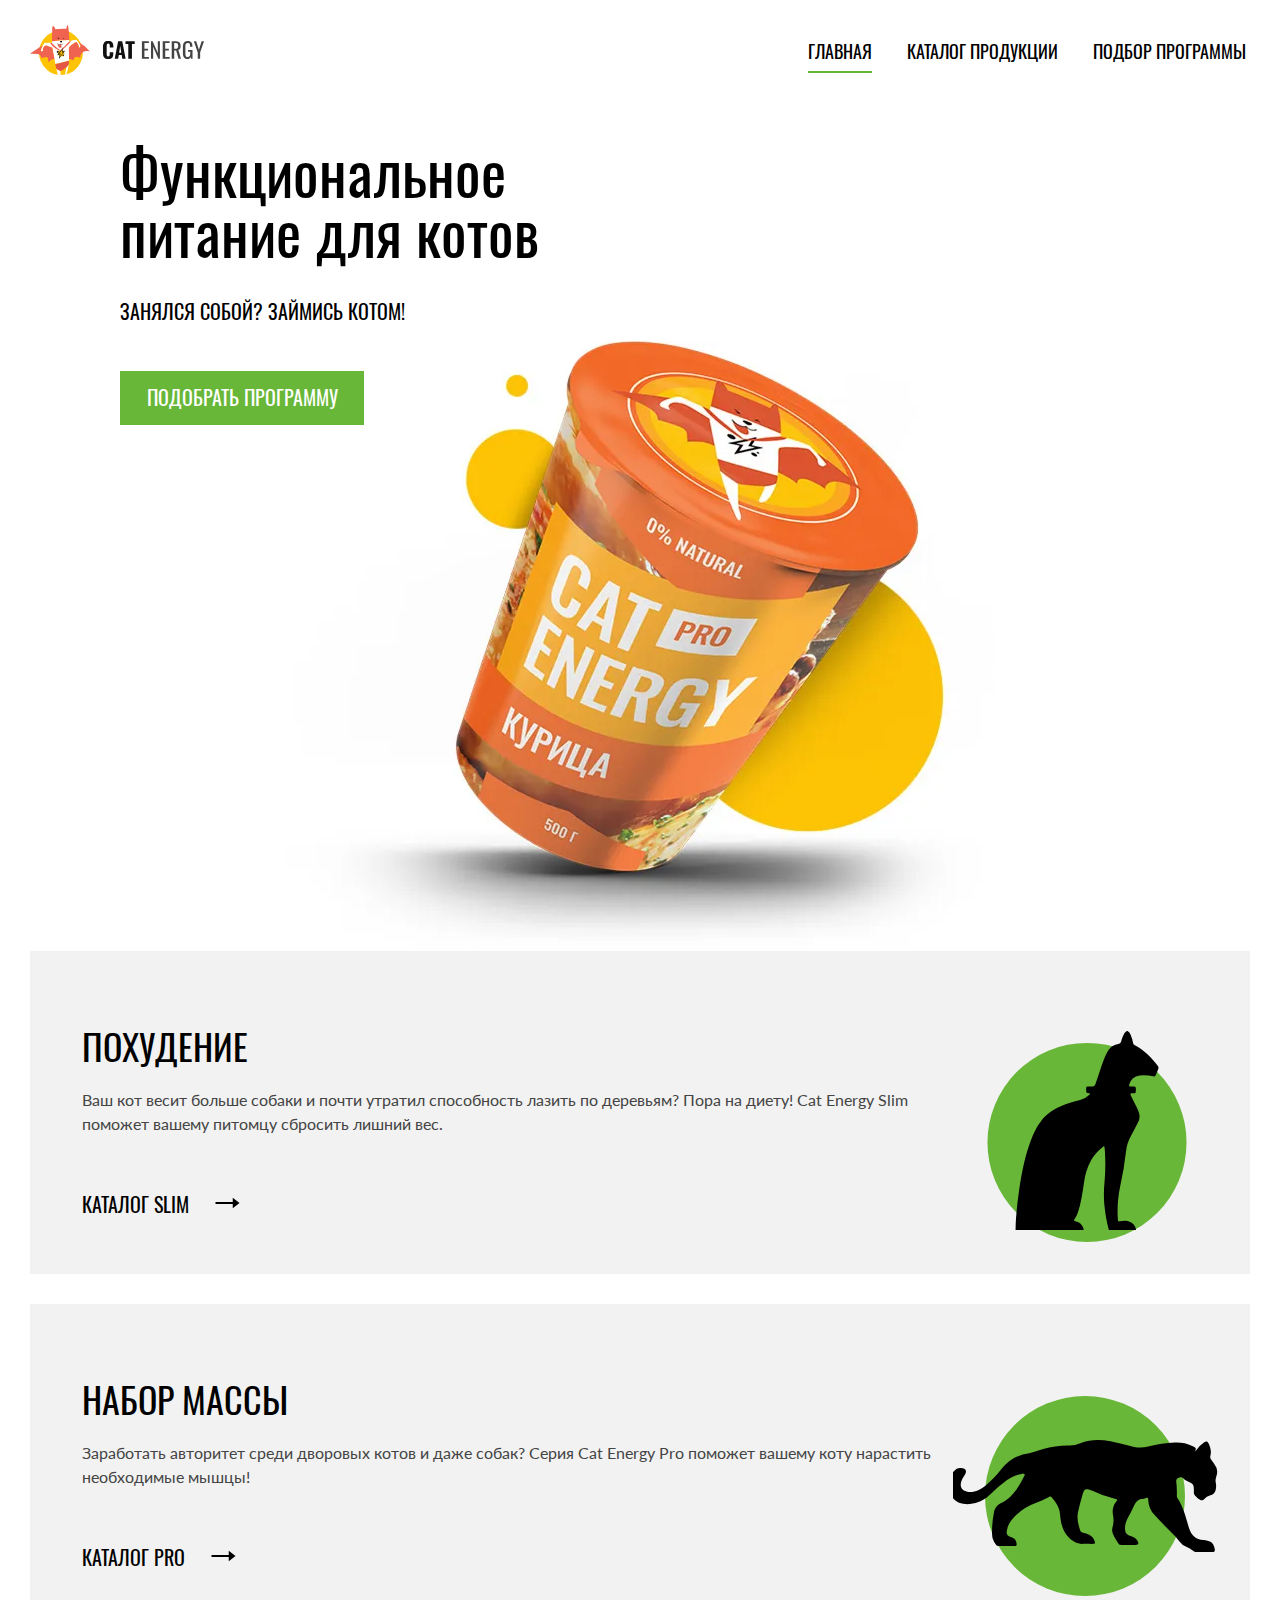
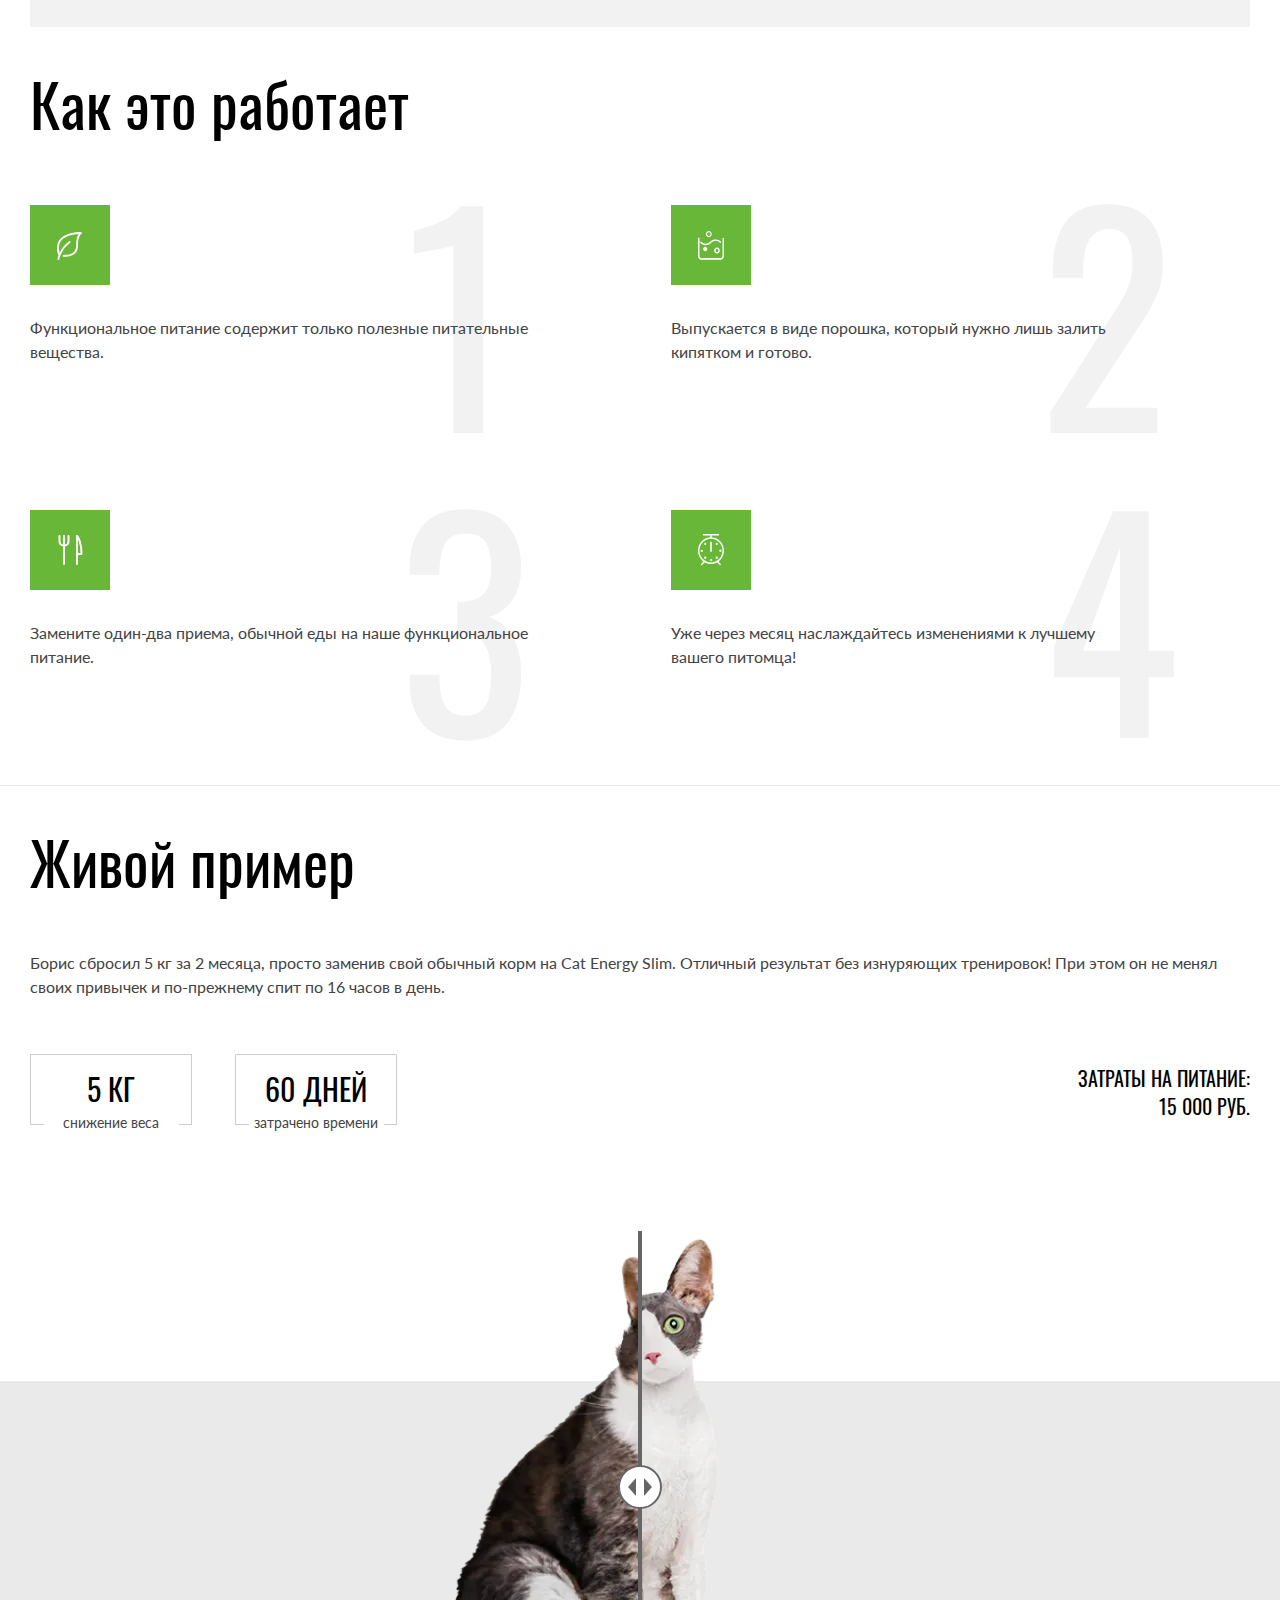
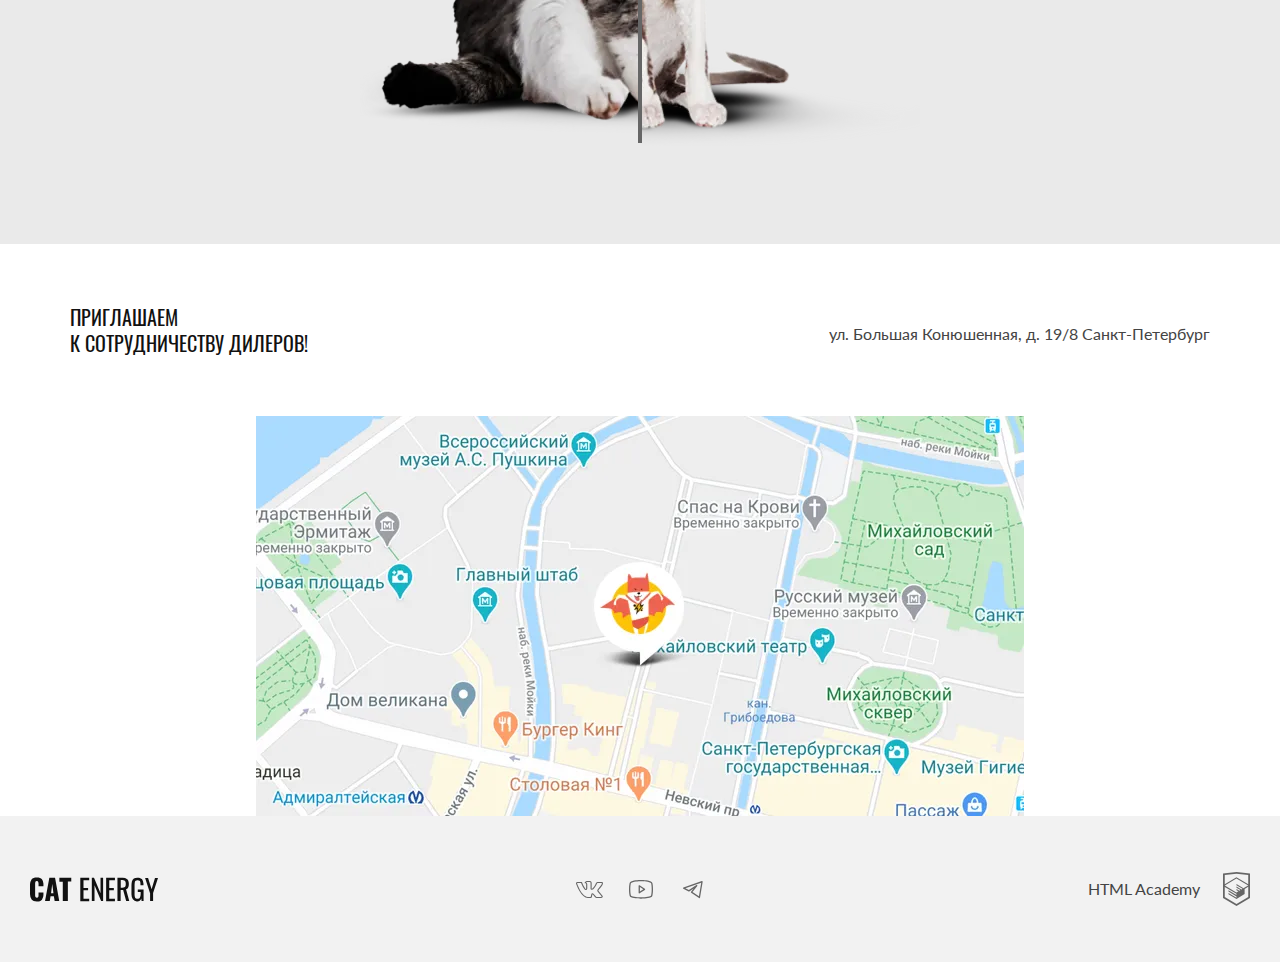
==== commit e30f1bde: "Deploying to gh-pages from @ htmlacademy-adaptive/2492613-cat-energy-2@a07b8b87d96344281b41b66e2bf7d" ====
--- a/index.html
+++ b/index.html
@@ -1 +1 @@
-<!DOCTYPE html><html class="page" lang="ru"><head><meta charset="UTF-8"><title>Магазин кормов "Cat Energy"</title><link rel="icon" href="favicon.ico"><link rel="icon" href="favicons/favicon-cat.svg" type="image/svg+xml"><link rel="apple-touch-icon" sizes="180x180" href="/apple-icon-180x180.png"><link rel="manifest" href="manifest.webmanifest"><meta name="viewport" content="width=device-width,initial-scale=1"><link rel="stylesheet" href="styles/styles.css"><script src="scripts/index.js" defer="defer"></script><link rel="preload" href="./fonts/lato/Lato-Regular.woff2" type="font/woff2" as="font" crossorigin="anonymous"><link rel="preload" href="./fonts/oswald/oswaldregular.woff2" type="font/woff2" as="font" crossorigin="anonymous"></head><body class="page__body"><header class="main-header"><a class="main-header__logo" href="index.html"><picture><source type="image/svg+xml" media="(min-width:1440px)" srcset="images/logo-desktop.svg" width="202" height="59"><source type="image/svg+xml" media="(min-width:768px)" srcset="images/logo-tablet.svg" width="174" height="50"><img class="main-header__logo-image" src="images/logo-mobile.svg" width="33" height="38" alt="Сайт кормов Кэт Энерджи"></picture></a><nav class="main-nav"><button class="main-nav__toggle" type="button"><span class="visually-hidden">Открыть меню</span></button><ul class="main-nav__list site-list site-list--index"><li class="site-list__item site-list__item--active"><a class="site-list__link" href="index.html">Главная</a></li><li class="site-list__item"><a class="site-list__link" href="catalog.html">Каталог продукции</a></li><li class="site-list__item"><a class="site-list__link" href="#">Подбор программы</a></li></ul></nav></header><main class="main-container"><section class="main-container__hero hero"><div class="hero__wrapper"><div class="hero__container"><h1 class="hero__title">Функциональное питание для котов</h1><p class="hero__description">Занялся собой? Займись котом!</p></div></div><div class="hero__button-wrapper"><a class="hero__button button" href="#">Подобрать программу</a></div></section><section class="main-container__advantages advantages"><div class="advantages__container"><h2 class="visually-hidden">Наши преимущества</h2><ul class="advantages__list"><li class="advantages__item advantages__item--slim"><h3 class="advantages__item-title">Похудение</h3><p class="advantages__item-description">Ваш кот весит больше собаки и почти утратил способность лазать по деревьям? Пора на диету! Cat Energy Slim поможет вашему питомцу сбросить лишний вес.</p><a class="advantages__item-link" href="#">каталог Slim</a></li><li class="advantages__item advantages__item--pro"><h3 class="advantages__item-title">Набор массы</h3><p class="advantages__item-description">Заработать авторитет среди дворовых котов<br>и даже собак? Серия Cat Energy Pro поможет вашему коту нарастить необходимые мышцы!</p><a class="advantages__item-link" href="#">каталог Pro</a></li></ul></div></section><section class="main-container__details details"><div class="details__container"><h2 class="details__title">Как это работает</h2><ul class="details__list"><li class="details__item details__item--use"><p class="details__item-description">Функциональное питание содержит только полезные питательные вещества.</p></li><li class="details__item details__item--compound"><p class="details__item-description">Выпускается в виде порошка, который нужно лишь залить кипятком и готово.</p></li><li class="details__item details__item--eat"><p class="details__item-description">Замените один-два приема, обычной еды на наше функциональное питание.</p></li><li class="details__item details__item--change"><p class="details__item-description">Уже через месяц наслаждайтесь изменениями к лучшему вашего питомца!</p></li></ul></div></section><section class="main-container__example example"><h2 class="example__title"><span class="example__title-box">Живой пример</span></h2><div class="example__container"><div class="example__wrapper"><p class="example__description">Борис сбросил 5 кг за 2 месяца, просто заменив свой обычный корм на Cat Energy Slim. Отличный результат без изнуряющих тренировок! При этом он не менял своих привычек и по-прежнему спит по 16 часов в день.</p><div class="example__canon canon"><dl class="canon__list"><div class="canon__wrapper"><dt class="canon__item-name">5 кг</dt><dd class="canon__item-description">снижение веса</dd></div><div class="canon__wrapper"><dt class="canon__item-name">60 дней</dt><dd class="canon__item-description">затрачено времени</dd></div></dl><dl class="canon__list-price"><dt class="canon__item-name-price">15 000 руб.</dt><dd class="canon__item-description-price">Затраты на питание:</dd></dl></div></div><div class="example__slider slider"><ul class="slider__list"><li class="slider__lever slider__lever--before"><picture><source type="image/webp" media="(min-width: 768px)" srcset="images/cat-tablet-before@1x.webp, images/cat-tablet-before@2x.webp 2x" width="560" height="512"><source type="image/webp" srcset="images/cat-mobile-before@1x.webp, images/cat-mobile-before@2x.webp 2x" width="280" height="256"><source media="(min-width:768px)" srcset="images/cat-tablet-before@1x.png, images/cat-tablet-before@2x.png 2x" type="image/png" width="560" height="512"><img class="slider__image" src="images/cat-mobile-before@1x.png" srcset="images/cat-mobile-before@2x.png 2x" alt="Пример" width="280" height="256"></picture></li><li class="slider__lever slider__lever--after"><picture><source type="image/webp" media="(min-width: 768px)" srcset="images/cat-tablet-after@1x.webp, images/cat-tablet-after@2x.webp 2x" width="560" height="512"><source type="image/webp" srcset="images/cat-mobile-after@1x.webp, images/cat-mobile-after@2x.webp 2x" width="280" height="256"><source media="(min-width:768px)" srcset="images/cat-tablet-after@1x.png, images/cat-tablet-after@2x.png 2x" type="image/png" width="560" height="512"><img class="slider__image" src="images/cat-mobile-after@1x.png" srcset="images/cat-mobile-after@2x.png 2x" alt="Пример" width="280" height="256"></picture></li></ul><button class="slider__toggle" type="button"><span class="visually-hidden">Кот до/после</span> <span class="slider__toggle-bg"></span></button></div></div></section></main><footer class="footer"><section class="footer__address"><h2 class="visually-hidden">Адрес</h2><div class="footer__box footer-box"><p class="footer-box__engagement">Приглашаем к сотрудничеству дилеров!</p><address class="footer-box__address">ул. Большая Конюшенная, д. 19/8 <span class="footer-box__city">Санкт-Петербург</span></address></div><div class="footer__map map"><div class="map__google"><iframe src="https://www.google.com/maps/embed?pb=!1m18!1m12!1m3!1d1998.6037861610246!2d30.3230474!3d59.9387165!2m3!1f0!2f0!3f0!3m2!1i1024!2i768!4f13.1!3m3!1m2!1s0x4696310fca145cc1%3A0x42b32648d8238007!2z0JHQvtC70YzRiNCw0Y8g0JrQvtC90Y7RiNC10L3QvdCw0Y8g0YPQuy4sIDE5LzgsINCh0LDQvdC60YIt0J_QtdGC0LXRgNCx0YPRgNCzLCAxOTExODY!5e0!3m2!1sru!2sru!4v1723045613758!5m2!1sru!2sru" width="600" height="450" style="border:0;" allowfullscreen="" loading="lazy" referrerpolicy="no-referrer-when-downgrade"></iframe></div><div class="map__picture"><picture><source type="image/webp" media="(min-width:1440px)" srcset="images/location-desktop@1x.webp, images/location-desktop@2x.webp 2x" width="1440" height="400"><source type="image/webp" media="(min-width:768px)" srcset="images/location-tablet@1x.webp, images/location-tablet@2x.webp 2x" width="768" height="400"><source type="image/webp" srcset="images/location-mobile@1x.webp, images/location-mobile@2x.webp 2x" width="320" height="362"><source type="image/jpeg" media="(min-width:1440px)" srcset="images/location-desktop@1x.jpg, images/location-desktop@2x.jpg 2x" width="1440" height="400"><source type="image/jpeg" media="(min-width:768px)" srcset="images/location-tablet@1x.jpg, images/location-tablet@2x.jpg 2x" width="768" height="400"><img class="map__image" src="images/location-mobile@1x.jpg" srcset="images/location-mobile@2x.jpg 2x" alt="Карта" width="320" height="362"></picture></div></div></section><section class="footer__links"><h2 class="visually-hidden">Ссылки CAT ENERGY</h2><a class="footer__links-logo" href="index.html"><span class="visually-hidden">Логотип CAT ENERGY</span></a><div class="footer__social social"><ul class="social__list"><li class="social__item"><a class="social__link social__link--vkontakte" href="#"><span class="visually-hidden">ВКонтакте</span></a></li><li class="social__item"><a class="social__link social__link--youtube" href="#"><span class="visually-hidden">Ютуб</span></a></li><li class="social__item"><a class="social__link social__link--telegram" href="#"><span class="visually-hidden">Телеграм</span></a></li></ul></div><a class="footer__academy-link" href="https://htmlacademy.ru/">HTML Academy</a></section></footer></body></html>+<!DOCTYPE html><html class="page" lang="ru"><head><meta charset="UTF-8"><title>Магазин кормов "Cat Energy"</title><link rel="icon" href="favicon.ico"><link rel="icon" href="favicons/favicon-cat.svg" type="image/svg+xml"><link rel="apple-touch-icon" sizes="180x180" href="/apple-icon-180x180.png"><link rel="manifest" href="manifest.webmanifest"><meta name="viewport" content="width=device-width,initial-scale=1"><link rel="stylesheet" href="styles/styles.css"><script src="scripts/index.js" defer="defer"></script><link rel="preload" href="./fonts/lato/Lato-Regular.woff2" type="font/woff2" as="font" crossorigin="anonymous"><link rel="preload" href="./fonts/oswald/oswaldregular.woff2" type="font/woff2" as="font" crossorigin="anonymous"></head><body class="page__body"><header class="main-header"><a class="main-header__logo" href="index.html"><picture><source type="image/svg+xml" media="(min-width:1440px)" srcset="images/logo-desktop.svg" width="202" height="59"><source type="image/svg+xml" media="(min-width:768px)" srcset="images/logo-tablet.svg" width="174" height="50"><img class="main-header__logo-image" src="images/logo-mobile.svg" width="33" height="38" alt="Сайт кормов Кэт Энерджи"></picture></a><a class="main-header__logo-name" href="index.html"><picture><img class="main-header__logo-image-name" src="images/logo-name.svg" width="110" height="19" alt="Сайт кормов Кэт Энерджи"></picture></a><nav class="main-nav"><button class="main-nav__toggle" type="button"><span class="visually-hidden">Открыть меню</span></button><ul class="main-nav__list site-list site-list--index"><li class="site-list__item site-list__item--active"><a class="site-list__link" href="index.html">Главная</a></li><li class="site-list__item"><a class="site-list__link" href="catalog.html">Каталог продукции</a></li><li class="site-list__item"><a class="site-list__link" href="#">Подбор программы</a></li></ul></nav></header><main class="main-container"><section class="main-container__hero hero"><div class="hero__wrapper"><div class="hero__container"><h1 class="hero__title">Функциональное питание для котов</h1><p class="hero__description">Занялся собой? Займись котом!</p></div></div><div class="hero__button-wrapper"><a class="hero__button button" href="#">Подобрать программу</a></div></section><section class="main-container__advantages advantages"><div class="advantages__container"><h2 class="visually-hidden">Наши преимущества</h2><ul class="advantages__list"><li class="advantages__item advantages__item--slim"><h3 class="advantages__item-title">Похудение</h3><p class="advantages__item-description">Ваш кот весит больше собаки и почти утратил способность лазить по деревьям? Пора на диету! Cat Energy Slim поможет вашему питомцу сбросить лишний вес.</p><a class="advantages__item-link" href="#">каталог Slim</a></li><li class="advantages__item advantages__item--pro"><h3 class="advantages__item-title">Набор массы</h3><p class="advantages__item-description">Заработать авторитет среди дворовых котов и даже собак? Серия Cat Energy Pro поможет вашему коту нарастить необходимые мышцы!</p><a class="advantages__item-link" href="#">каталог Pro</a></li></ul></div></section><section class="main-container__details details"><div class="details__container"><h2 class="details__title">Как это работает</h2><ul class="details__list"><li class="details__item details__item--use"><p class="details__item-description">Функциональное питание содержит только полезные питательные вещества.</p></li><li class="details__item details__item--compound"><p class="details__item-description">Выпускается в виде порошка, который нужно лишь залить кипятком и готово.</p></li><li class="details__item details__item--eat"><p class="details__item-description">Замените один-два приема, обычной еды на наше функциональное питание.</p></li><li class="details__item details__item--change"><p class="details__item-description">Уже через месяц наслаждайтесь изменениями к лучшему вашего&nbsp;питомца!</p></li></ul></div></section><section class="main-container__example example"><h2 class="example__title"><span class="example__title-box">Живой пример</span></h2><div class="example__container"><div class="example__wrapper"><p class="example__description">Борис сбросил 5 кг за 2 месяца, просто заменив свой обычный корм на Cat Energy Slim. Отличный результат без изнуряющих тренировок! При этом он не менял своих привычек и по-прежнему спит по 16 часов в день.</p><div class="example__canon canon"><dl class="canon__list"><div class="canon__wrapper"><dt class="canon__item-name">5 кг</dt><dd class="canon__item-description">снижение веса</dd></div><div class="canon__wrapper"><dt class="canon__item-name">60 дней</dt><dd class="canon__item-description">затрачено времени</dd></div></dl><dl class="canon__list-price"><dt class="canon__item-name-price">15 000 руб.</dt><dd class="canon__item-description-price">Затраты на питание:</dd></dl></div></div><div class="example__slider slider"><ul class="slider__list"><li class="slider__lever slider__lever--before"><picture><source type="image/webp" media="(min-width: 768px)" srcset="images/cat-tablet-before@1x.webp, images/cat-tablet-before@2x.webp 2x" width="560" height="512"><source type="image/webp" srcset="images/cat-mobile-before@1x.webp, images/cat-mobile-before@2x.webp 2x" width="280" height="256"><source media="(min-width:768px)" srcset="images/cat-tablet-before@1x.png, images/cat-tablet-before@2x.png 2x" type="image/png" width="560" height="512"><img class="slider__image" src="images/cat-mobile-before@1x.png" srcset="images/cat-mobile-before@2x.png 2x" alt="Пример" width="280" height="256"></picture></li><li class="slider__lever slider__lever--after"><picture><source type="image/webp" media="(min-width: 768px)" srcset="images/cat-tablet-after@1x.webp, images/cat-tablet-after@2x.webp 2x" width="560" height="512"><source type="image/webp" srcset="images/cat-mobile-after@1x.webp, images/cat-mobile-after@2x.webp 2x" width="280" height="256"><source media="(min-width:768px)" srcset="images/cat-tablet-after@1x.png, images/cat-tablet-after@2x.png 2x" type="image/png" width="560" height="512"><img class="slider__image" src="images/cat-mobile-after@1x.png" srcset="images/cat-mobile-after@2x.png 2x" alt="Пример" width="280" height="256"></picture></li></ul><button class="slider__toggle" type="button"><span class="visually-hidden">Кот до/после</span> <span class="slider__toggle-bg"></span></button></div></div></section></main><footer class="footer"><section class="footer__address"><h2 class="visually-hidden">Адрес</h2><div class="footer__box footer-box"><p class="footer-box__engagement">Приглашаем<br>к сотрудничеству дилеров!</p><address class="footer-box__address">ул. Большая Конюшенная, д. 19/8 <span class="footer-box__city">Санкт-Петербург</span></address></div><div class="footer__map map"><div class="map__google"><iframe src="https://www.google.com/maps/embed?pb=!1m18!1m12!1m3!1d1998.6037861610246!2d30.3230474!3d59.9387165!2m3!1f0!2f0!3f0!3m2!1i1024!2i768!4f13.1!3m3!1m2!1s0x4696310fca145cc1%3A0x42b32648d8238007!2z0JHQvtC70YzRiNCw0Y8g0JrQvtC90Y7RiNC10L3QvdCw0Y8g0YPQuy4sIDE5LzgsINCh0LDQvdC60YIt0J_QtdGC0LXRgNCx0YPRgNCzLCAxOTExODY!5e0!3m2!1sru!2sru!4v1723045613758!5m2!1sru!2sru" width="600" height="450" style="border:0;" allowfullscreen="" loading="lazy" referrerpolicy="no-referrer-when-downgrade"></iframe></div><div class="map__picture"><picture><source type="image/webp" media="(min-width:1440px)" srcset="images/location-desktop@1x.webp, images/location-desktop@2x.webp 2x" width="1440" height="400"><source type="image/webp" media="(min-width:768px)" srcset="images/location-tablet@1x.webp, images/location-tablet@2x.webp 2x" width="768" height="400"><source type="image/webp" srcset="images/location-mobile@1x.webp, images/location-mobile@2x.webp 2x" width="320" height="362"><source type="image/jpeg" media="(min-width:1440px)" srcset="images/location-desktop@1x.jpg, images/location-desktop@2x.jpg 2x" width="1440" height="400"><source type="image/jpeg" media="(min-width:768px)" srcset="images/location-tablet@1x.jpg, images/location-tablet@2x.jpg 2x" width="768" height="400"><img class="map__image" src="images/location-mobile@1x.jpg" srcset="images/location-mobile@2x.jpg 2x" alt="Карта" width="320" height="362"></picture></div></div></section><section class="footer__links"><h2 class="visually-hidden">Ссылки CAT ENERGY</h2><a class="footer__links-logo" href="index.html"><span class="visually-hidden">Логотип CAT ENERGY</span></a><div class="footer__social social"><ul class="social__list"><li class="social__item"><a class="social__link social__link--vkontakte" href="#"><span class="visually-hidden">ВКонтакте</span></a></li><li class="social__item"><a class="social__link social__link--youtube" href="#"><span class="visually-hidden">Ютуб</span></a></li><li class="social__item"><a class="social__link social__link--telegram" href="#"><span class="visually-hidden">Телеграм</span></a></li></ul></div><a class="footer__academy-link" href="https://htmlacademy.ru/">HTML Academy</a></section></footer></body></html>--- a/styles/styles.css
+++ b/styles/styles.css
@@ -1 +1 @@
-.visually-hidden{clip:rect(0 0 0 0);border:0;width:1px;height:1px;margin:-1px;padding:0;position:absolute;overflow:hidden}@font-face{font-family:Oswald;font-weight:400;font-style:normal;font-display:swap;src:url(../fonts/oswald/oswaldregular.woff2)format("woff2")}@font-face{font-family:Lato;font-weight:400;font-style:normal;font-display:swap;src:url(../fonts/lato/Lato-Regular.woff2)format("woff2")}.button{color:#fff;text-transform:uppercase;text-align:center;background-color:#68b738;padding:10px;font-family:Oswald,Arial,sans-serif;font-size:16px;font-weight:400;line-height:20px;text-decoration:none;display:block}.page__body{color:#444;margin:0;padding:0;font-family:Lato,Verdana,sans-serif;font-size:14px;font-weight:400;line-height:18px}@media (width>=768px){.page__body{font-size:16px;line-height:24px}}@media (width>=1440px){.page__body{margin:0 auto;padding-top:55px}}.main-header{background:url(../icons/stack.svg#logo-name) 50% 22px/100% 19px no-repeat;width:100%;padding-top:65px}@media (width>=768px){.main-header{box-sizing:border-box;background:0 0;justify-content:space-between;align-items:center;padding:25px 34px 0 30px;display:flex}}@media (width>=1440px){.main-header{width:1220px;margin:0 auto;padding:0}}.main-header__logo{position:absolute;top:13px;left:20px}@media (width>=768px){.main-header__logo{position:unset;margin:0 30px 0 0}}.main-header__logo:hover{opacity:.8}.main-header__logo:focus{opacity:.8;outline:none}.main-header__logo:active{opacity:.6}@media (width>=768px){.main-nav{border:none;position:relative}}.main-nav__toggle{cursor:pointer;border:none;width:25px;height:24px;display:none;position:absolute;top:20px;right:21px}.main-nav--opened .main-nav__toggle{background:url(../icons/stack.svg#icon-menu-cross) 50% no-repeat;display:block}@media (width>=768px){.main-nav--opened .main-nav__toggle{display:none}}.main-nav--closed .main-nav__toggle{background:url(../icons/stack.svg#icon-menu-lines) 50% no-repeat;display:block}@media (width>=768px){.main-nav--closed .main-nav__toggle{display:none}}.main-nav__list{border-top:1px solid #e6e6e6;list-style:none}@media (width>=768px){.main-nav__list{background:0 0;border:none;flex-wrap:wrap;justify-content:flex-end;gap:35px;display:flex;position:relative;top:0}}.main-nav--closed .main-nav__list{display:none}@media (width>=768px){.main-nav--closed .main-nav__list{background:0 0;border:none;flex-wrap:wrap;justify-content:flex-end;gap:35px;display:flex;position:relative;top:0}}.main-nav--opened .main-nav__list{z-index:5;background-color:#fff;width:100%;display:block;position:absolute;top:65px;left:0}@media (width>=768px){.main-nav--opened .main-nav__list{background:0 0;border:none;flex-wrap:wrap;justify-content:flex-end;gap:35px;display:flex;position:relative;top:0}}.site-list{margin:0;padding:0;list-style:none}@media (width>=1440px){.site-list{width:500px}}.site-list__item{text-align:center;border-bottom:1px solid #e6e6e6;padding:23px 15px}@media (width>=768px){.site-list__item{border:none;padding:6px 0}.site-list__item--active{border-bottom:2px solid #68b738}}@media (width>=1440px){.site-list--index .site-list__item--active{border-bottom:2px solid #fff}}.site-list__link{color:#000;text-transform:uppercase;font-family:Oswald,Arial,sans-serif;font-size:20px;font-weight:400;line-height:20px;text-decoration:none}@media (width>=768px){.site-list__link{font-size:18px;line-height:24px}}@media (width>=1440px){.site-list__link{font-size:20px;line-height:30px}.site-list--index .site-list__link{color:#fff}}.site-list__link:hover{opacity:.6}.site-list__link:focus{opacity:.6;outline:none}.site-list__link:active{opacity:.3}@media (width>=768px){.main-container{padding-top:60px}}@media (width>=1440px){.main-container{padding-top:104px}}.hero{margin-bottom:20px}@media (width>=768px){.hero{margin:0}}@media (width>=1440px){.hero{margin-bottom:82px}.hero:before{content:"";z-index:-5;background-color:#68b738d9;width:720px;height:694px;position:absolute;top:0;left:50%}.hero:after{content:"";z-index:-10;background:-webkit-image-set(url(../images/index-background-desktop@1x.webp) 1x,url(../images/index-background-desktop@1x.jpeg) 1x) 0 0/cover no-repeat;background:image-set("../images/index-background-desktop@1x.webp" 1x,"../images/index-background-desktop@1x.jpeg" 1x) 0 0/cover no-repeat;width:720px;height:694px;display:block;position:absolute;top:0;left:50%}}@media (width>=1440px) and (resolution>=2dppx){.hero:after{background-image:-webkit-image-set(url(../images/index-background-desktop@2x.webp) 1x,url(../images/index-background-desktop@2x.jpeg) 1x);background-image:image-set("../images/index-background-desktop@2x.webp" 1x,"../images/index-background-desktop@2x.jpeg" 1x)}}.hero__container{background-color:#68b738d9;padding:27px 35px 164px;position:relative}@media (width>=768px){.hero__container{background:0 0;padding:0;position:relative}}@media (width>=1440px){.hero__container{width:1220px;margin:0 auto;padding-left:160px}}.hero__container:after{content:"";z-index:-1;background:#4c4b50 -webkit-image-set(url(../images/index-background-mobile@1x.webp) 1x,url(../images/index-background-mobile@1x.jpeg) 1x) 50% 0/contain no-repeat;background:#4c4b50 image-set("../images/index-background-mobile@1x.webp" 1x,"../images/index-background-mobile@1x.jpeg" 1x) 50% 0/contain no-repeat;width:100%;height:100%;position:absolute;top:0;left:0}@media (resolution>=2dppx){.hero__container:after{background-image:-webkit-image-set(url(../images/index-background-mobile@2x.webp) 1x,url(../images/index-background-mobile@2x.png) 1x);background-image:image-set("../images/index-background-mobile@2x.webp" 1x,"../images/index-background-mobile@2x.png" 1x)}}@media (width>=768px){.hero__container:after{display:none}}.hero__wrapper{margin-bottom:3px;padding-bottom:135px;position:relative}@media (width>=768px){.hero__wrapper{padding:0}}.hero__wrapper:after{content:"";background:-webkit-image-set(url(../images/hero-image-mobile@1x.webp) 1x,url(../images/hero-image-mobile@1x.png) 1x) 50%/280px 270px no-repeat;background:image-set("../images/hero-image-mobile@1x.webp" 1x,"../images/hero-image-mobile@1x.png" 1x) 50%/280px 270px no-repeat;width:100%;height:270px;position:absolute;bottom:0;left:50%;transform:translate(-50%)}@media (resolution>=2dppx){.hero__wrapper:after{background-image:-webkit-image-set(url(../images/hero-image-mobile@2x.webp) 1x,url(../images/hero-image-mobile@2x.png) 1x);background-image:image-set("../images/hero-image-mobile@2x.webp" 1x,"../images/hero-image-mobile@2x.png" 1x)}}@media (width>=768px){.hero__wrapper:after{display:none}}.hero__title{color:#fff;text-align:center;max-width:300px;margin:0 auto 25px;padding:0;font-family:Oswald,Arial,sans-serif;font-size:36px;font-weight:400;line-height:36px}@media (width>=768px){.hero__title{color:#000;text-align:left;max-width:500px;margin:0 0 40px 120px;font-size:60px;line-height:60px}}@media (width>=1440px){.hero__title{margin:0 800px 40px 0}}.hero__description{color:#fff;text-align:center;text-transform:uppercase;margin:0 10px;padding:0;font-family:Oswald,Arial,sans-serif;line-height:14px}@media (width>=768px){.hero__description{color:#000;text-align:left;margin:0 0 50px 120px;font-size:20px;line-height:20px}}@media (width>=1440px){.hero__description{margin:0 800px 52px 0}}.hero__button{margin:0 20px}@media (width>=768px){.hero__button{box-sizing:border-box;width:244px;height:54px;margin:0 120px;padding-top:13px;font-size:20px;line-height:26px}}@media (width>=1440px){.hero__button{margin:0 0 0 80px}}@media (width>=768px){.hero__button-wrapper{padding-bottom:526px;position:relative}}@media (width>=1440px){.hero__button-wrapper{width:1220px;margin:0 auto;padding-bottom:184px}}@media (width>=768px){.hero__button-wrapper:after{content:"";z-index:-1;background:-webkit-image-set(url(../images/hero-image-tablet@1x.webp) 1x,url(../images/hero-image-tablet@1x.png) 1x) 50%/709px 609px no-repeat;background:image-set("../images/hero-image-tablet@1x.webp" 1x,"../images/hero-image-tablet@1x.png" 1x) 50%/709px 609px no-repeat;width:100%;height:609px;position:absolute;top:-30px;left:0}}@media (width>=768px) and (resolution>=2dppx){.hero__button-wrapper:after{background-image:-webkit-image-set(url(../images/hero-image-tablet@2x.webp) 1x,url(../images/hero-image-tablet@2x.png) 1x);background-image:image-set("../images/hero-image-tablet@2x.webp" 1x,"../images/hero-image-tablet@2x.png" 1x)}}@media (width>=1440px){.hero__button-wrapper:after{background:-webkit-image-set(url(../images/hero-image-desktop@1x.webp) 1x,url(../images/hero-image-desktop@1x.png) 1x) 50%/552px 499px no-repeat;background:image-set("../images/hero-image-desktop@1x.webp" 1x,"../images/hero-image-desktop@1x.png" 1x) 50%/552px 499px no-repeat;height:499px;top:-313px;left:auto;right:-113px}}@media (width>=1440px) and (resolution>=2dppx){.hero__button-wrapper:after{background-image:-webkit-image-set(url(../images/hero-image-desktop@2x.webp) 1x,url(../images/hero-image-desktop@2x.png) 1x);background-image:image-set("../images/hero-image-desktop@2x.webp" 1x,"../images/hero-image-desktop@2x.png" 1x)}}.advantages{margin:0 20px}@media (width>=768px){.advantages{margin:0 30px 46px}}@media (width>=1440px){.advantages{width:1220px;margin:0 auto}}.advantages__list{margin:0;padding:0;list-style:none}@media (width>=1440px){.advantages__list{flex-wrap:wrap;justify-content:space-between;display:flex}}.advantages__item{background-color:#f2f2f2;margin-bottom:20px;padding:30px 33px 18px 20px;position:relative}@media (width>=768px){.advantages__item{background-color:#f2f2f2;margin-bottom:30px;padding:77px 0 55px 52px}}@media (width>=1440px){.advantages__item{box-sizing:border-box;width:570px;margin:0 0 71px;padding:77px 61px 59px 52px}}.advantages__item--slim:before{content:"";background:url(../icons/stack.svg#cat-back-1) 50% no-repeat;width:50px;height:53px;position:absolute;top:21px;left:20px}@media (width>=768px){.advantages__item--slim:before{width:200px;height:211px;top:80px;left:auto;right:63px}}@media (width>=1440px){.advantages__item--slim:before{width:100px;height:106px;top:41px;left:52px;right:auto}}.advantages__item--pro:before{content:"";background:url(../icons/stack.svg#cat-back-2) 50% no-repeat;width:67px;height:50px;position:absolute;top:24px;left:12px}@media (width>=768px){.advantages__item--pro:before{width:268px;height:200px;top:92px;left:auto;right:29px}}@media (width>=1440px){.advantages__item--pro:before{width:134px;height:100px;top:47px;left:33px;right:auto}}.advantages__item-title{color:#000;text-transform:uppercase;margin:0 0 29px;padding-left:70px;font-family:Oswald,Arial,sans-serif;font-size:24px;font-weight:400;line-height:37px}@media (width>=768px){.advantages__item-title{margin-bottom:24px;padding:0;font-size:36px;line-height:36px}}@media (width>=1440px){.advantages__item-title{margin-bottom:73px;margin-left:162px}}.advantages__item-description{margin:0 0 43px}@media (width>=768px){.advantages__item-description{margin:0 316px 53px 0}}@media (width>=1440px){.advantages__item-description{margin:0 0 27px}}.advantages__item-link{color:#000;text-transform:uppercase;font-family:Oswald,Arial,sans-serif;font-size:16px;line-height:16px;text-decoration:none;position:relative}@media (width>=768px){.advantages__item-link{font-size:20px;line-height:30px}}.advantages__item-link:after{content:"";background:url(../icons/stack.svg#icon-arrow) 50% no-repeat;width:39px;height:12px;position:absolute;top:6px;right:-50px}@media (width>=768px){.advantages__item-link:after{top:8px;right:-58px}}.advantages__item-link:hover:after{background-image:url(../icons/stack.svg#icon-arrow-longer);right:-54px}.advantages__item-link:focus{outline-color:#68b738b3}.advantages__item-link:focus:after{background-image:url(../icons/stack.svg#icon-arrow-longer);right:-54px}.advantages__item-link:active{opacity:.3}.advantages__item-link:active:after{background-image:url(../icons/stack.svg#icon-arrow-longer);right:-54px}.details{margin:0 20px 49px}@media (width>=768px){.details{margin:0 105px 47px 30px}}@media (width>=1440px){.details{width:1220px;margin:0 auto 69px}}.details__title{color:#000;margin:0 0 40px;font-family:Oswald,Arial,sans-serif;font-size:36px;font-weight:400;line-height:40px}@media (width>=768px){.details__title{margin-bottom:32px;font-size:60px;line-height:60px}}.details__list{margin:0;padding:0;list-style:none}@media (width>=768px){.details__list{grid-template-columns:1fr 1fr;gap:37px 136px;display:grid}}@media (width>=1440px){.details__list{grid-template-columns:1fr 1fr 1fr 1fr;gap:77px}}.details__item{margin-bottom:15px;padding-top:5px;padding-left:80px;position:relative}@media (width>=768px){.details__item{margin:0;padding:151px 0 57px}}.details__item:before{content:"";width:60px;height:60px;display:block;position:absolute;top:0;left:0}@media (width>=768px){.details__item:before{width:80px;height:80px;top:40px;left:0}}.details__item--use:before{background-image:url(../icons/stack.svg#details-1)}.details__item--compound:before{background-image:url(../icons/stack.svg#details-2)}.details__item--eat:before{background-image:url(../icons/stack.svg#details-3)}.details__item--change:before{background-image:url(../icons/stack.svg#details-4)}.details-item__description{min-height:60px;margin:0;display:block}.slider{position:relative}@media (width>=768px){.slider{background-color:#eaeaea;padding-bottom:101px}}@media (width>=1440px){.slider{width:560px;height:512px;padding:0}}@media (width>=768px){.slider:before{content:"";background-color:#fff;width:100%;height:151px;position:absolute;top:0;left:0}}.slider__list{width:280px;height:256px;margin:0 auto;padding:0;list-style:none;position:relative;top:0;left:0}@media (width>=768px){.slider__list{width:560px;height:512px}}.slider__lever{background-color:#eaeaea;width:100%;height:100%;position:absolute;top:0;left:0;overflow:hidden}@media (width>=1440px){.slider__lever{background-color:#f2f2f2}}@media (width>=768px){.slider__lever:before{content:"";background-color:#fff;width:100%;height:151px;position:absolute;top:0;left:0}}.slider__lever--before{z-index:5;width:50%;transition-duration:1s;transition-timing-function:cubic-bezier(.45,.05,.55,.95)}.slider--before .slider__lever--before{width:100%}.slider--after .slider__lever--before{width:0%}.slider__lever--after{z-index:1}@media (width>=768px){.slider__image{position:relative}}.slider__toggle{cursor:pointer;z-index:8;background-color:#fff;border:2px solid #666;border-radius:50%;width:40px;height:40px;padding:0;transition-property:left;transition-duration:1s;transition-timing-function:cubic-bezier(.45,.05,.55,.95);position:absolute;top:50%;left:50%;transform:translate(-50%,-50%)}@media (width>=768px){.slider__toggle{transform:translate(-50%,-71px)}}.slider__toggle-bg{z-index:8;background-color:#fff;border:2px solid #666;border-radius:50%;width:40px;height:40px;position:absolute;top:-3px;left:-4px}.slider__toggle:before{content:"";z-index:5;background-color:#666;width:4px;height:256px;position:absolute;top:-110px;left:50%;transform:translate(-50%)}@media (width>=768px){.slider__toggle:before{height:512px;top:-236px}}.slider__toggle:after{content:"";z-index:10;background-color:#666;width:24px;height:18px;position:absolute;top:10px;left:50%;transform:translate(-50%);-webkit-mask-image:url(../icons/stack.svg#slider-arrows);mask-image:url(../icons/stack.svg#slider-arrows)}.slider__toggle:hover{border-color:#68b738}.slider__toggle:hover:before,.slider__toggle:hover:after{background-color:#68b738}.slider__toggle:hover .slider__toggle-bg{border-color:#68b738}.slider__toggle:focus{border-color:#68b738;outline:none}.slider__toggle:focus .slider__toggle-bg{border-color:#68b738}.slider__toggle:focus.slider__toggle:before,.slider__toggle:focus.slider__toggle:after{background-color:#68b738;outline:none}.slider__toggle:active{border-color:#5eaa2f99}.slider__toggle:active.slider__toggle:before,.slider__toggle:active.slider__toggle:after{background-color:#5eaa2f99}.slider--before .slider__toggle{left:calc(50% + 140px)}@media (width>=768px){.slider--before .slider__toggle{left:calc(50% + 280px)}}.slider--after .slider__toggle{left:calc(50% - 140px)}@media (width>=768px){.slider--after .slider__toggle{left:calc(50% - 280px)}}.example{background-color:#eaeaea;padding:20px 20px 35px}@media (width>=768px){.example{background:0 0;padding:45px 0 0}}@media (width>=1440px){.example{background:#f2f2f2;padding:0 0 75px}.example__container{width:1220px;margin:0 auto;position:relative}}.example__title{color:#000;margin:0 0 40px;font-family:Oswald,Arial,sans-serif;font-size:36px;font-weight:400;line-height:40px}@media (width>=768px){.example__title{margin-bottom:60px;padding:0 30px;font-size:60px;line-height:60px}}@media (width>=1440px){.example__title{background-color:#fff;margin:0;padding:0 0 76px}.example__title-box{box-sizing:border-box;width:1220px;margin:0 auto;padding-right:600px;display:block}}@media (width>=768px){.example__wrapper{margin-bottom:106px}}@media (width>=1440px){.example__wrapper{z-index:1;width:436px;padding-top:70px}}.example__description{margin:0 0 20px}@media (width>=768px){.example__description{margin-bottom:55px;padding:0 30px}}@media (width>=1440px){.example__description{margin-bottom:69px;padding:0 4px 0 0}}@media (width>=768px){.example__canon{padding:0 30px}}@media (width>=1440px){.example__canon{padding:0}.example__slider{position:absolute;top:-151px;right:0}}@media (width>=768px){.canon{flex-wrap:wrap;justify-content:space-between;display:flex}}@media (width>=1440px){.canon{margin-bottom:0}}.canon__list{flex-wrap:wrap;justify-content:space-between;align-items:start;margin:0 0 20px;display:flex}@media (width>=768px){.canon__list{gap:43px;margin:0}}.canon__wrapper{text-align:center;box-sizing:border-box;border-radius:3px;min-width:124px;position:relative}@media (width>=768px){.canon__wrapper{text-align:center;width:162px}}@media (width>=1440px){.canon__wrapper{margin-bottom:62px}}.canon__item-name{color:#000;text-transform:uppercase;border:1px solid #cdcdcd;padding:13px 20px 17px;font-family:Oswald,Arial,sans-serif;font-size:24px;line-height:24px}@media (width>=768px){.canon__item-name{padding:15px 8px 17px;font-size:30px;line-height:37px}}.canon__item-description{box-sizing:border-box;background-color:#eaeaea;width:80px;margin:-9px auto 0;padding:0 4px;font-size:12px;line-height:12px}@media (width>=768px){.canon__item-description{background-color:#fff;min-width:135px;padding:0 5px;font-size:14px;line-height:14px}}@media (width>=1440px){.canon__item-description{background-color:#f2f2f2;width:auto}}.canon__list-price{flex-flow:row-reverse wrap;justify-content:center;margin:0 0 20px;display:flex}@media (width>=768px){.canon__list-price{flex-direction:column-reverse;align-items:end;gap:8px;margin:0}}@media (width>=1440px){.canon__list-price{flex-direction:row-reverse;gap:63px}}.canon__item-name-price{color:#000;text-transform:uppercase;font-family:Oswald,Arial,sans-serif;font-size:14px;line-height:20px}@media (width>=768px){.canon__item-name-price{font-size:20px}}.canon__item-description-price{color:#000;text-transform:uppercase;margin:0;font-family:Oswald,Arial,sans-serif;font-size:14px;line-height:20px}@media (width>=768px){.canon__item-description-price{font-size:20px}.inner-wrapper{padding-top:60px}}@media (width>=1440px){.inner-wrapper{padding-top:68px}}.catalog{border-top:1px solid #d9d9d9;margin-bottom:26px;padding-top:27px}@media (width>=768px){.catalog{border:none;margin-bottom:74px;padding:0}}@media (width>=1440px){.catalog{width:1220px;margin:0 auto 72px}}.catalog__title{color:#000;margin:0;padding:0 20px 41px;font-family:Oswald,Arial,sans-serif;font-size:36px;font-weight:400;line-height:36px}@media (width>=768px){.catalog__title{margin-bottom:84px;padding:0 30px;font-size:60px;line-height:60px}}@media (width>=1440px){.catalog__title{width:1220px;margin-left:auto;margin-right:auto;padding:0}}.catalog__list{max-width:450px;margin:0 auto;padding:0;list-style:none}@media (width>=768px){.catalog__list{grid-template-columns:1fr 1fr;justify-items:center;gap:61px 60px;max-width:none;padding:0 30px;display:grid}}@media (width>=1440px){.catalog__list{grid-template-columns:1fr 1fr 1fr 1fr;justify-items:center;gap:63px 80px;padding:0}}.catalog__item-link{width:100%}.catalog__item-add-link{color:#444;box-sizing:border-box;background-color:#f2f2f2;width:100%}.catalog__item-add-link:hover{background-color:#ebebeb}.catalog__item-add-link:focus{background-color:#ebebeb;outline:none}.catalog__item-add-link:active{color:#444;background-color:#ebebeb}.main-card{border-top:1px solid #ebebeb;max-width:450px;padding:20px 20px 25px}@media (width>=768px){.main-card{box-sizing:border-box;background-color:#f2f2f2;border:none;width:324px;padding:10px 37px 40px;position:relative}}@media (width>=1440px){.main-card{box-sizing:border-box;width:245px;padding:10px 38px 40px}}@media (width>=768px){.main-card:before{content:"";background-color:#fff;width:100%;height:81px;position:absolute;top:0;left:0}}.main-card__wrapper{grid-template-columns:1fr 1fr;margin-bottom:16px;display:grid}@media (width>=768px){.main-card__wrapper{grid-template-columns:1fr;margin-bottom:33px;display:grid}}.main-card__picture{grid-row:1/3;align-self:center}@media (width>=768px){.main-card__picture{z-index:5;grid-row:1;align-self:center;height:206px;margin-bottom:25px}}@media (width>=1440px){.main-card__picture{margin-bottom:17px}}.main-card__image{margin:auto;display:block}@media (width>=768px){.main-card__image{margin:auto;display:block}}.main-card__name{color:#222;text-transform:uppercase;max-width:80px;margin:0 0 14px;font-family:Oswald,Arial,sans-serif;font-size:16px;line-height:20px}@media (width>=768px){.main-card__name{text-align:center;justify-self:center;max-width:140px;margin-bottom:20px;font-size:20px;line-height:24px}}@media (width>=1440px){.main-card__name{margin-bottom:24px}}.main-card__list{grid-template-columns:1fr 1fr;margin:0 0 4px;display:grid}@media (width>=768px){.main-card__list{grid-template-columns:1fr 1fr;row-gap:12px;margin:0 0 4px;display:grid}}@media (width>=1440px){.main-card__list{margin-bottom:9px}}.main-card__item-name{margin:0;font-size:12px;line-height:16px}@media (width>=768px){.main-card__item-name{font-size:16px;line-height:20px;position:relative}.main-card__item-name:after{content:"";background-color:#cdcdcd;width:248px;height:1px;display:block;position:absolute;bottom:-5px;left:0}}@media (width>=1440px){.main-card__item-name:after{width:169px;bottom:-6px}}.main-card__item-description{text-align:end;margin:0;font-size:12px;line-height:16px}@media (width>=768px){.main-card__item-description{font-size:16px;line-height:20px}}.main-card-add{border-top:1px solid #ebebeb;border-bottom:1px solid #ebebeb;max-width:450px;padding:24px 20px}@media (width>=768px){.main-card-add{border:none;width:324px;padding:81px 0 0}}@media (width>=1440px){.main-card-add{border:none;width:245px;padding:81px 0 0}}@media (width>=768px){.main-card-add__wrapper{border:2px solid #f2f2f2;padding:107px 35px 38px}}@media (width>=1440px){.main-card-add__wrapper{padding:107px 37px 38px}}.main-card-add__name{color:#111;text-align:center;text-transform:uppercase;margin:0 0 9px;padding-top:53px;font-family:Oswald,Arial,sans-serif;font-size:16px;line-height:20px;position:relative}@media (width>=768px){.main-card-add__name{margin-bottom:22px;padding:52px 36px 0;font-size:20px;line-height:24px}}@media (width>=1440px){.main-card-add__name{margin-bottom:25px;padding:43px 10px 0}}.main-card-add__name:before{content:"";background-color:#d3d3d3;width:30px;height:2px;display:block;position:absolute;top:14px;left:50%;transform:translate(-50%)}@media (width>=768px){.main-card-add__name:before{width:60px;top:-29px}}.main-card-add__name:after{content:"";background-color:#d3d3d3;width:2px;height:30px;display:block;position:absolute;top:0;left:50%;transform:translate(-50%)}@media (width>=768px){.main-card-add__name:after{height:60px;top:-59px}}.main-card-add__description{text-align:center;margin:0 0 20px;font-size:12px;line-height:16px}@media (width>=768px){.main-card-add__description{margin-bottom:82px;padding:0 30px;font-size:16px;line-height:18px}}@media (width>=1440px){.main-card-add__description{margin-bottom:88px;padding:0}}.additional-catalog{margin-bottom:40px;padding:0;position:relative}@media (width>=768px){.additional-catalog{margin-bottom:80px;padding:0 30px}}@media (width>=1440px){.additional-catalog{margin-bottom:95px;padding:0}}.additional-catalog:before{content:"";background-color:#68b738;width:100%;height:2px;position:absolute;top:17px;left:0}.additional-catalog__title{color:#000;background-color:#fff;width:-moz-fit-content;width:fit-content;margin:0 0 34px;padding:0 40px 0 20px;font-family:Oswald,Arial,sans-serif;font-size:24px;font-weight:400;line-height:24px;position:relative}@media (width>=768px){.additional-catalog__title{margin-bottom:80px;padding:0 40px;font-size:32px;line-height:32px}}@media (width>=1440px){.additional-catalog__title{margin-left:calc(50% - 650px);padding:0 40px;font-size:40px;line-height:40px}}.additional-catalog__wrapper{padding:0 20px}@media (width>=1440px){.additional-catalog__wrapper{justify-content:space-between;width:1220px;margin:0 auto;padding:0;display:flex}}.additional-catalog__list{max-width:708px;margin:0 auto 34px;padding:0;list-style:none}@media (width>=768px){.additional-catalog__list{margin-bottom:69px}}@media (width>=1440px){.additional-catalog__list{max-width:896px;margin:0}}.additional-catalog__description{color:#fff;text-align:center;background:#68b738d9 url(../icons/stack.svg#icon-gift) 50% 59px/78px 80px no-repeat;margin:0;padding:187px 55px 43px;font-size:16px;line-height:20px;display:block;position:relative}@media (width>=768px){.additional-catalog__description{text-align:left;background:#68b738d9 url(../icons/stack.svg#icon-gift) calc(50% - 236px) 57px/80px 82px no-repeat;padding:71px 125px 69px 422px}}@media (width>=1440px){.additional-catalog__description{text-align:center;background:#68b738d9 url(../icons/stack.svg#icon-gift) 50% 56px/78px 80px no-repeat;padding:183px 40px 43px}}.additional-catalog__description:before{content:"";z-index:-1;background:#c0b4b4 -webkit-image-set(url(../images/catalog-background-mobile@1x.webp) 1x,url(../images/catalog-background-mobile@1x.jpeg) 1x) 50%;background:#c0b4b4 image-set("../images/catalog-background-mobile@1x.webp" 1x,"../images/catalog-background-mobile@1x.jpeg" 1x) 50%;width:280px;height:290px;display:block;position:absolute;top:0;left:50%;transform:translate(-50%)}@media (resolution>=2dppx){.additional-catalog__description:before{background-image:-webkit-image-set(url(../images/catalog-background-mobile@2x.webp) 1x,url(../images/catalog-background-mobile@2x.jpeg) 1x);background-image:image-set("../images/catalog-background-mobile@2x.webp" 1x,"../images/catalog-background-mobile@2x.jpeg" 1x)}}@media (width>=768px){.additional-catalog__description:before{background:#c0b4b4 -webkit-image-set(url(../images/catalog-background-tablet@1x.webp) 1x,url(../images/catalog-background-tablet@1x.jpeg) 1x) 50%;background:#c0b4b4 image-set("../images/catalog-background-tablet@1x.webp" 1x,"../images/catalog-background-tablet@1x.jpeg" 1x) 50%;width:708px;height:200px}}@media (width>=768px) and (resolution>=2dppx){.additional-catalog__description:before{background-image:-webkit-image-set(url(../images/catalog-background-tablet@2x.webp) 1x,url(../images/catalog-background-tablet@2x.jpeg) 1x);background-image:image-set("../images/catalog-background-tablet@2x.webp" 1x,"../images/catalog-background-tablet@2x.jpeg" 1x)}}@media (width>=1440px){.additional-catalog__description:before{background:#c0b4b4 -webkit-image-set(url(../images/catalog-background-desktop@1x.webp) 1x,url(../images/catalog-background-desktop@1x.jpeg) 1x) 50%;background:#c0b4b4 image-set("../images/catalog-background-desktop@1x.webp" 1x,"../images/catalog-background-desktop@1x.jpeg" 1x) 50%;width:245px;height:288px}}@media (width>=1440px) and (resolution>=2dppx){.additional-catalog__description:before{background-image:-webkit-image-set(url(../images/catalog-background-desktop@2x.webp) 1x,url(../images/catalog-background-desktop@2x.jpeg) 1x);background-image:image-set("../images/catalog-background-desktop@2x.webp" 1x,"../images/catalog-background-desktop@2x.jpeg" 1x)}}.additional-catalog__description-wrapper{width:165px;margin:0 auto;display:block}.additional-card{border-bottom:1px solid #cdcdcd;max-width:632px;margin:0 auto;padding:13px 0 18px}@media (width>=768px){.additional-card{border:1px solid #cdcdcd;border-top:none;grid-template-columns:1fr 1fr;row-gap:22px;padding:25px 37px 28px;display:grid}}@media (width>=1440px){.additional-card{border:none;border-bottom:1px solid #cdcdcd;grid-template-columns:288px 284px 244px;align-items:center;gap:0 40px;max-width:896px;margin:0;padding:15px 0}}.additional-card:first-child{border-top:1px solid #cdcdcd}.additional-card__title{color:#222;text-transform:uppercase;margin:0 0 13px;font-family:Oswald,Arial,sans-serif;font-size:16px;line-height:16px}@media (width>=768px){.additional-card__title{margin-bottom:0;font-size:20px;line-height:20px}}.additional-card__list{flex-wrap:wrap;justify-content:space-between;gap:10px;margin:0 0 15px;display:flex}@media (width>=768px){.additional-card__list{grid-template-columns:3fr 1fr;justify-items:end;gap:19px;margin:0;padding-top:3px;display:grid}}@media (width>=1440px){.additional-card__list{justify-items:start;column-gap:108px}}.additional-card__item-name{margin:0;line-height:14px}@media (width>=768px){.additional-card__item-name{font-size:16px;line-height:20px}}.additional-card__item-description{margin:0;line-height:14px}@media (width>=768px){.additional-card__item-description{font-size:16px;line-height:20px}}.additional-card__link{width:100%}@media (width>=768px){.additional-card__link{grid-column:1/3}}@media (width>=1440px){.additional-card__link{grid-column:auto;width:244px}}.stock{margin-bottom:40px;padding:0;position:relative}@media (width>=768px){.stock{margin-bottom:80px;padding:0 30px}}@media (width>=1440px){.stock{margin-bottom:102px;padding:0}}.stock:before{content:"";background-color:#68b738;width:100%;height:2px;position:absolute;top:17px;left:0}.stock__title{color:#000;background-color:#fff;width:-moz-fit-content;width:fit-content;margin:0 0 32px;padding:0 40px 0 20px;font-family:Oswald,Arial,sans-serif;font-size:24px;font-weight:400;line-height:24px;position:relative}@media (width>=768px){.stock__title{margin-bottom:66px;padding:0 40px;font-size:32px;line-height:32px}}@media (width>=1440px){.stock__title{margin-bottom:74px;margin-left:calc(50% - 650px);padding:0 40px;font-size:40px;line-height:40px}.stock__title:before{width:70px;height:2px;top:18px;left:-110px}.stock__title:after{width:calc(100% - 294px);top:18px;left:294px}}.stock__description{text-align:center;color:#000;max-width:280px;margin:0 auto 24px;padding:0 20px;font-family:Oswald,Arial,sans-serif;font-size:16px;line-height:24px}@media (width>=768px){.stock__description{max-width:632px;font-size:24px;line-height:32px}}@media (width>=1440px){.stock__description{max-width:1140px;margin-bottom:22px}}.stock-form{padding:0 20px}@media (width>=768px){.stock-form{margin:0 38px;display:flex}}@media (width>=1440px){.stock-form{width:752px;margin:0 auto}}.stock-field{color:#444;text-transform:uppercase;box-sizing:border-box;border:1px solid #cdcdcd;width:100%;min-height:56px;margin:0 0 16px;padding:13px;font-family:Oswald,Arial,sans-serif;font-size:20px;line-height:30px}@media (width>=768px){.stock-field{margin:0}}.stock-button{border:none;width:100%;min-height:56px;font-size:20px;line-height:26px}@media (width>=768px){.stock-button{box-sizing:border-box;max-width:256px}}@media (width>=1440px){.stock-button{box-sizing:border-box;max-width:256px}.footer{background-color:#f2f2f2;margin:0 auto;position:relative}.footer__address{padding:94px 0 106px;position:relative}}.footer__box{grid-template-columns:1fr 1fr;padding:26px 20px;display:grid}@media (width>=768px){.footer__box{grid-template-columns:1fr 1fr;column-gap:308px;padding:60px 70px;display:grid}}@media (width>=1440px){.footer__box{box-sizing:border-box;z-index:5;background-color:#fff;gap:92px;width:565px;padding:62px 78px 58px 80px;position:relative;left:calc(50% - 610px)}}.footer__map{width:100%}.footer__links{grid-template-rows:62px 62px 73px;grid-template-columns:1fr;place-items:center;width:280px;margin:0 auto;padding:22px 20px 21px;display:grid}@media (width>=768px){.footer__links{background-color:#f2f2f2;flex-wrap:wrap;justify-content:space-between;width:auto;padding:55px 30px;display:flex}}@media (width>=1440px){.footer__links{width:1220px;padding:66px 110px}}.footer__links-logo{background-color:#111;width:128px;height:24px;display:block;-webkit-mask-image:url(../icons/stack.svg#logo-name);mask-image:url(../icons/stack.svg#logo-name)}@media (width>=768px){.footer__links-logo{height:35px;margin-right:36px}}.footer__links-logo:hover,.footer__links-logo:focus{background-color:#3e3e3e}.footer__links-logo:active{background-color:#6b6b6b}.footer__academy-link{color:#444;justify-self:start;font-size:16px;line-height:20px;text-decoration:none;display:block;position:relative}@media (width>=768px){.footer__academy-link{padding-right:50px}}.footer__academy-link:after{content:"";background-color:#666;width:27px;height:34px;display:block;position:absolute;top:-7px;right:-167px;-webkit-mask-image:url(../icons/stack.svg#logo-html);mask-image:url(../icons/stack.svg#logo-html)}@media (width>=768px){.footer__academy-link:after{top:-7px;right:0}}.footer__academy-link:hover:after{background-color:#68b738}.footer__academy-link:focus{outline:none}.footer__academy-link:focus:after{background-color:#68b738}.footer__academy-link:active{opacity:.3;color:#444}.footer__academy-link:active:after{background-color:#68b738}.footer__academy-link:visited{color:#444}.footer-box__engagement{color:#111;text-transform:uppercase;margin:0;font-family:Oswald,Arial,sans-serif;font-size:16px;line-height:20px}@media (width>=768px){.footer-box__engagement{font-size:20px;line-height:26px}}.footer-box__address{margin:0;font-style:normal;line-height:20px}@media (width>=768px){.footer-box__address{text-align:end;font-size:16px}}@media (width>=1440px){.footer-box__address{text-align:start}}@media (width>=768px){.footer-box__city{margin-top:20px;display:inline-block}}.map{position:relative}@media (width>=1440px){.map{width:100%;height:100%;position:absolute;top:0;left:0}}.map__google{height:362px}@media (width>=768px){.map__google{height:400px}}@media (width>=1440px){.map__google{height:100%}}.map__google iframe{width:100%;height:362px}@media (width>=768px){.map__google iframe{width:100%;height:400px}}@media (width>=1440px){.map__google iframe{height:100%}}.map__picture{z-index:-1;position:absolute;top:0;left:50%;transform:translate(-50%)}.map__image{margin:0 auto;display:block}.social__list{justify-content:center;gap:30px;margin:0;padding:0;list-style:none;display:flex}.social__link{background-color:#666;width:22px;height:22px;display:block;-webkit-mask-position:50%;mask-position:50%}.social__link:hover,.social__link:focus{background-color:#68b738}.social__link:active{opacity:.3;background-color:#68b738}.social__link--vkontakte{-webkit-mask-image:url(../icons/stack.svg#vkontakte);mask-image:url(../icons/stack.svg#vkontakte)}.social__link--youtube{-webkit-mask-image:url(../icons/stack.svg#youtube);mask-image:url(../icons/stack.svg#youtube)}.social__link--telegram{-webkit-mask-image:url(../icons/stack.svg#telegram);mask-image:url(../icons/stack.svg#telegram)}+.visually-hidden{clip:rect(0 0 0 0);border:0;width:1px;height:1px;margin:-1px;padding:0;position:absolute;overflow:hidden}@font-face{font-family:Oswald;font-weight:400;font-style:normal;font-display:swap;src:url(../fonts/oswald/oswaldregular.woff2)format("woff2")}@font-face{font-family:Lato;font-weight:400;font-style:normal;font-display:swap;src:url(../fonts/lato/Lato-Regular.woff2)format("woff2")}.button{color:#fff;text-transform:uppercase;text-align:center;background-color:#68b738;padding:10px;font-family:Oswald,Arial,sans-serif;font-size:16px;font-weight:400;line-height:20px;text-decoration:none;display:block}.button:hover{background-color:#5eaa2f}.button:focus{background-color:#5eaa2f;outline:none}.button:active{color:#ffffff4d;background-color:#5eaa2f}.page__body{color:#444;margin:0;padding:0;font-family:Lato,Verdana,sans-serif;font-size:14px;font-weight:400;line-height:18px}@media (width>=768px){.page__body{font-size:16px;line-height:24px}}@media (width>=1440px){.page__body{margin:0 auto;padding-top:55px}}.main-header{width:100%;padding-top:65px}@media (width>=768px){.main-header{box-sizing:border-box;background:0 0;justify-content:space-between;align-items:center;padding:25px 34px 0 30px;display:flex}}@media (width>=1440px){.main-header{width:1220px;margin:0 auto;padding:0}}.main-header__logo{position:absolute;top:13px;left:20px}@media (width>=768px){.main-header__logo{position:unset;margin:0 30px 0 0}}.main-header__logo:hover{opacity:.8}.main-header__logo:focus{opacity:.8;outline:none}.main-header__logo:active{opacity:.6}.main-header__logo-name{display:block;position:absolute;top:25px;left:50vw;transform:translate(-50%)}@media (width>=768px){.main-header__logo-name{display:none}}.main-header__logo-name:hover{opacity:.8}.main-header__logo-name:focus{opacity:.8;outline:none}.main-header__logo-name:active{opacity:.6}@media (width>=768px){.main-nav{border:none;position:relative}}.main-nav__toggle{cursor:pointer;border:none;width:25px;height:24px;display:none;position:absolute;top:20px;right:21px}.main-nav--opened .main-nav__toggle{background:url(../icons/stack.svg#icon-menu-cross) 50% no-repeat;width:18px;height:18px;display:block;top:22px;right:20px}@media (width>=768px){.main-nav--opened .main-nav__toggle{display:none}}.main-nav--closed .main-nav__toggle{background:url(../icons/stack.svg#icon-menu-lines) 50% no-repeat;display:block}@media (width>=768px){.main-nav--closed .main-nav__toggle{display:none}}.main-nav__list{border-top:1px solid #e6e6e6;list-style:none}@media (width>=768px){.main-nav__list{background:0 0;border:none;flex-wrap:wrap;justify-content:flex-end;gap:35px;display:flex;position:relative;top:0}}.main-nav--closed .main-nav__list{display:none}@media (width>=768px){.main-nav--closed .main-nav__list{background:0 0;border:none;flex-wrap:wrap;justify-content:flex-end;gap:35px;display:flex;position:relative;top:0}}.main-nav--opened .main-nav__list{z-index:5;background-color:#fff;width:100%;display:block;position:absolute;top:65px;left:0}@media (width>=768px){.main-nav--opened .main-nav__list{background:0 0;border:none;flex-wrap:wrap;justify-content:flex-end;gap:35px;display:flex;position:relative;top:0}}.site-list{margin:0;padding:0;list-style:none}@media (width>=1440px){.site-list{width:500px}}.site-list__item{text-align:center;border-bottom:1px solid #e6e6e6;padding:21px 15px}@media (width>=768px){.site-list__item{border:none;padding:6px 0}.site-list__item--active{border-bottom:2px solid #68b738}}@media (width>=1440px){.site-list--index .site-list__item--active{border-bottom:2px solid #fff}}.site-list__link{color:#000;text-transform:uppercase;font-family:Oswald,Arial,sans-serif;font-size:20px;font-weight:400;line-height:20px;text-decoration:none}@media (width>=768px){.site-list__link{font-size:18px;line-height:24px}}@media (width>=1440px){.site-list__link{font-size:20px;line-height:30px}.site-list--index .site-list__link{color:#fff}}.site-list__link:hover{opacity:.6}.site-list__link:focus{opacity:.6;outline:none}.site-list__link:active{opacity:.3}@media (width>=768px){.main-container{padding-top:60px}}@media (width>=1440px){.main-container{padding-top:104px}}.hero{margin-bottom:20px}@media (width>=768px){.hero{margin:0}}@media (width>=1440px){.hero{margin-bottom:82px}.hero:before{content:"";z-index:-5;background-color:#68b738d9;width:50%;height:694px;position:absolute;top:0;left:50%}.hero:after{content:"";z-index:-10;background:-webkit-image-set(url(../images/index-background-desktop@1x.webp) 1x,url(../images/index-background-desktop@1x.jpeg) 1x) no-repeat;background:image-set("../images/index-background-desktop@1x.webp" 1x,"../images/index-background-desktop@1x.jpeg" 1x) no-repeat;width:50%;height:694px;display:block;position:absolute;top:0;left:50%}}@media (width>=1440px) and (resolution>=2dppx){.hero:after{background-image:-webkit-image-set(url(../../images/index-background-desktop@2x.webp) 2x,url(../../images/index-background-desktop@2x.jpeg) 2x);background-image:image-set("../../images/index-background-desktop@2x.webp" 2x,"../../images/index-background-desktop@2x.jpeg" 2x);width:50%;height:694px}}.hero__container{background-color:#68b738d9;padding:27px 35px 164px;position:relative}@media (width>=768px){.hero__container{background:0 0;padding:0;position:relative}}@media (width>=1440px){.hero__container{width:1220px;margin:0 auto;padding-left:160px}}.hero__container:after{content:"";z-index:-1;background:#4c4b50 -webkit-image-set(url(../images/index-background-mobile@1x.webp) 1x,url(../images/index-background-mobile@1x.jpeg) 1x) 50% 0/contain no-repeat;background:#4c4b50 image-set("../images/index-background-mobile@1x.webp" 1x,"../images/index-background-mobile@1x.jpeg" 1x) 50% 0/contain no-repeat;width:100%;height:100%;position:absolute;top:0;left:0}@media (resolution>=2dppx){.hero__container:after{background-image:-webkit-image-set(url(../images/index-background-mobile@2x.webp) 1x,url(../images/index-background-mobile@2x.png) 1x);background-image:image-set("../images/index-background-mobile@2x.webp" 1x,"../images/index-background-mobile@2x.png" 1x)}}@media (width>=768px){.hero__container:after{display:none}}.hero__wrapper{margin-bottom:3px;padding-bottom:135px;position:relative}@media (width>=768px){.hero__wrapper{padding:0}}.hero__wrapper:after{content:"";background:-webkit-image-set(url(../images/hero-image-mobile@1x.webp) 1x,url(../images/hero-image-mobile@1x.png) 1x) 50%/280px 270px no-repeat;background:image-set("../images/hero-image-mobile@1x.webp" 1x,"../images/hero-image-mobile@1x.png" 1x) 50%/280px 270px no-repeat;width:100%;height:270px;position:absolute;bottom:0;left:50%;transform:translate(-50%)}@media (resolution>=2dppx){.hero__wrapper:after{background-image:-webkit-image-set(url(../images/hero-image-mobile@2x.webp) 1x,url(../images/hero-image-mobile@2x.png) 1x);background-image:image-set("../images/hero-image-mobile@2x.webp" 1x,"../images/hero-image-mobile@2x.png" 1x)}}@media (width>=768px){.hero__wrapper:after{display:none}}.hero__title{color:#fff;text-align:center;max-width:300px;margin:0 auto 25px;padding:0;font-family:Oswald,Arial,sans-serif;font-size:36px;font-weight:400;line-height:36px}@media (width>=768px){.hero__title{color:#000;text-align:left;max-width:500px;margin:0 0 40px 120px;font-size:60px;line-height:60px}}@media (width>=1440px){.hero__title{margin:0 800px 40px 0}}.hero__description{color:#fff;text-align:center;text-transform:uppercase;margin:0 10px;padding:0;font-family:Oswald,Arial,sans-serif;line-height:14px}@media (width>=768px){.hero__description{color:#000;text-align:left;margin:0 0 50px 120px;font-size:20px;line-height:20px}}@media (width>=1440px){.hero__description{margin:0 800px 52px 0}}.hero__button{margin:0 20px}@media (width>=768px){.hero__button{box-sizing:border-box;width:244px;height:54px;margin:0 120px;padding-top:13px;font-size:20px;line-height:26px}}@media (width>=1440px){.hero__button{margin:0 0 0 80px}}@media (width>=768px){.hero__button-wrapper{padding-bottom:526px;position:relative}}@media (width>=1440px){.hero__button-wrapper{width:1220px;margin:0 auto;padding-bottom:184px}}@media (width>=768px){.hero__button-wrapper:after{content:"";z-index:-1;background:-webkit-image-set(url(../images/hero-image-tablet@1x.webp) 1x,url(../images/hero-image-tablet@1x.png) 1x) 50%/709px 609px no-repeat;background:image-set("../images/hero-image-tablet@1x.webp" 1x,"../images/hero-image-tablet@1x.png" 1x) 50%/709px 609px no-repeat;width:100%;height:609px;position:absolute;top:-30px;left:0}}@media (width>=768px) and (resolution>=2dppx){.hero__button-wrapper:after{background-image:-webkit-image-set(url(../images/hero-image-tablet@2x.webp) 1x,url(../images/hero-image-tablet@2x.png) 1x);background-image:image-set("../images/hero-image-tablet@2x.webp" 1x,"../images/hero-image-tablet@2x.png" 1x)}}@media (width>=1440px){.hero__button-wrapper:after{background:-webkit-image-set(url(../images/hero-image-desktop@1x.webp) 1x,url(../images/hero-image-desktop@1x.png) 1x) 50%/552px 499px no-repeat;background:image-set("../images/hero-image-desktop@1x.webp" 1x,"../images/hero-image-desktop@1x.png" 1x) 50%/552px 499px no-repeat;height:499px;top:-313px;left:auto;right:-113px}}@media (width>=1440px) and (resolution>=2dppx){.hero__button-wrapper:after{background-image:-webkit-image-set(url(../images/hero-image-desktop@2x.webp) 1x,url(../images/hero-image-desktop@2x.png) 1x);background-image:image-set("../images/hero-image-desktop@2x.webp" 1x,"../images/hero-image-desktop@2x.png" 1x)}}.advantages{margin:0 20px}@media (width>=768px){.advantages{margin:0 30px 46px}}@media (width>=1440px){.advantages{width:1220px;margin:0 auto}}.advantages__list{margin:0;padding:0;list-style:none}@media (width>=1440px){.advantages__list{flex-wrap:wrap;justify-content:space-between;display:flex}}.advantages__item{background-color:#f2f2f2;margin-bottom:20px;padding:30px 33px 18px 20px;position:relative}@media (width>=768px){.advantages__item{background-color:#f2f2f2;margin-bottom:30px;padding:77px 0 55px 52px}}@media (width>=1440px){.advantages__item{box-sizing:border-box;width:570px;margin:0 0 71px;padding:77px 61px 59px 52px}}.advantages__item--slim:before{content:"";background:url(../icons/stack.svg#cat-back-1) 50% no-repeat;width:50px;height:53px;position:absolute;top:21px;left:20px}@media (width>=768px){.advantages__item--slim:before{width:200px;height:211px;top:80px;left:auto;right:63px}}@media (width>=1440px){.advantages__item--slim:before{width:100px;height:106px;top:41px;left:52px;right:auto}}.advantages__item--pro:before{content:"";background:url(../icons/stack.svg#cat-back-2) 50% no-repeat;width:67px;height:50px;position:absolute;top:24px;left:12px}@media (width>=768px){.advantages__item--pro:before{width:268px;height:200px;top:92px;left:auto;right:29px}}@media (width>=1440px){.advantages__item--pro:before{width:134px;height:100px;top:47px;left:33px;right:auto}}.advantages__item-title{color:#000;text-transform:uppercase;margin:0 0 29px;padding-left:70px;font-family:Oswald,Arial,sans-serif;font-size:24px;font-weight:400;line-height:37px}@media (width>=768px){.advantages__item-title{margin-bottom:24px;padding:0;font-size:36px;line-height:36px}}@media (width>=1440px){.advantages__item-title{margin-bottom:73px;margin-left:162px}}.advantages__item-description{margin:0 0 43px}@media (width>=768px){.advantages__item-description{margin:0 316px 53px 0}}@media (width>=1440px){.advantages__item-description{margin:0 0 27px}}.advantages__item-link{color:#000;text-transform:uppercase;max-width:180px;font-family:Oswald,Arial,sans-serif;font-size:16px;line-height:16px;text-decoration:none;display:inline-block;position:relative}@media (width>=768px){.advantages__item-link{font-size:20px;line-height:30px}}@media (width>=1440px){.advantages__item-link{max-width:450px}}.advantages__item-link:after{content:"";background:url(../icons/stack.svg#icon-arrow) 50% no-repeat;width:39px;height:12px;position:absolute;top:2px;right:-50px}@media (width>=768px){.advantages__item-link:after{top:8px;right:-58px}}.advantages__item-link:hover:after{background-image:url(../icons/stack.svg#icon-arrow-longer);right:-54px}@media (width>=768px){.advantages__item-link:hover:after{right:-62px}}.advantages__item-link:focus{outline-color:#68b738b3}@media (width>=768px){.advantages__item-link:focus{right:-62px}}.advantages__item-link:focus:after{background-image:url(../icons/stack.svg#icon-arrow-longer);right:-54px}@media (width>=768px){.advantages__item-link:focus:after{right:-62px}}.advantages__item-link:active{opacity:.3}@media (width>=768px){.advantages__item-link:active{right:-62px}}.advantages__item-link:active:after{background-image:url(../icons/stack.svg#icon-arrow-longer);right:-54px}@media (width>=768px){.advantages__item-link:active:after{right:-62px}}.details{margin:0 20px 49px}@media (width>=768px){.details{margin:0 105px 47px 30px}}@media (width>=1440px){.details{width:1220px;margin:0 auto 69px}}.details__title{color:#000;margin:0 0 40px;font-family:Oswald,Arial,sans-serif;font-size:36px;font-weight:400;line-height:40px}@media (width>=768px){.details__title{margin-bottom:32px;font-size:60px;line-height:60px}}.details__list{margin:0;padding:0;list-style:none}@media (width>=768px){.details__list{grid-template-columns:1fr 1fr;gap:37px 136px;display:grid}}@media (width>=1440px){.details__list{grid-template-columns:1fr 1fr 1fr 1fr;gap:77px}}.details__item{margin-bottom:15px;padding-top:5px;padding-left:80px;position:relative}@media (width>=768px){.details__item{margin:0;padding:151px 0 57px}}.details__item:before{content:"";width:60px;height:60px;display:block;position:absolute;top:0;left:0}@media (width>=768px){.details__item:before{width:80px;height:80px;top:40px;left:0}}.details__item--use:before{background-image:url(../icons/stack.svg#details-1)}@media (width>=768px){.details__item--use:before{background-image:url(../icons/stack.svg#details-1-tablet)}}.details__item--compound:before{background-image:url(../icons/stack.svg#details-2)}@media (width>=768px){.details__item--compound:before{background-image:url(../icons/stack.svg#details-2-tablet)}}.details__item--eat:before{background-image:url(../icons/stack.svg#details-3)}@media (width>=768px){.details__item--eat:before{background-image:url(../icons/stack.svg#details-3-tablet)}}.details__item--change:before{background-image:url(../icons/stack.svg#details-4)}@media (width>=768px){.details__item--change:before{background-image:url(../icons/stack.svg#details-4-tablet)}.details__item:after{color:#f2f2f2;z-index:-5;width:136px;height:280px;font-family:Oswald,Arial,sans-serif;font-size:280px;line-height:280px;display:inline-block;position:absolute;top:2px;right:0}.details__item--use:after{content:"1";right:-7px}.details__item--compound:after{content:"2"}.details__item--eat:after{content:"3"}.details__item--change:after{content:"4";right:-4px}}.details__item-description{min-height:60px;margin:0;display:block}.slider{position:relative}@media (width>=768px){.slider{background-color:#eaeaea;padding-bottom:96px}}@media (width>=1440px){.slider{width:560px;height:512px;padding:0}}@media (width>=768px){.slider:before{content:"";background-color:#fff;width:100%;height:145px;position:absolute;top:0;left:0}}.slider__list{width:280px;height:256px;margin:0 auto;padding:0;list-style:none;position:relative;top:0;left:0}@media (width>=768px){.slider__list{width:560px;height:512px}}.slider__lever{background-color:#eaeaea;width:100%;height:100%;position:absolute;top:0;left:0;overflow:hidden}@media (width>=1440px){.slider__lever{background-color:#f2f2f2}}@media (width>=768px){.slider__lever:before{content:"";background-color:#fff;width:100%;height:145px;position:absolute;top:0;left:0}}@media (width>=1440px){.slider__lever:before{height:135px}}.slider__lever--before{z-index:5;width:50%;transition-duration:1s;transition-timing-function:cubic-bezier(.45,.05,.55,.95)}.slider--before .slider__lever--before{width:100%}.slider--after .slider__lever--before{width:0%}.slider__lever--after{z-index:1}@media (width>=768px){.slider__image{position:relative}}.slider__toggle{cursor:pointer;z-index:8;background-color:#fff;border:2px solid #666;border-radius:50%;width:40px;height:40px;padding:0;transition-property:left;transition-duration:1s;transition-timing-function:cubic-bezier(.45,.05,.55,.95);position:absolute;top:50%;left:50%;transform:translate(-50%,-50%)}@media (width>=768px){.slider__toggle{transform:translate(-50%,-74px)}}@media (width>=1440px){.slider__toggle{transform:translate(-50%,-20px)}}.slider__toggle-bg{z-index:8;background-color:#fff;border:2px solid #666;border-radius:50%;width:40px;height:40px;position:absolute;top:-3px;left:-4px}.slider__toggle:before{content:"";z-index:5;background-color:#666;width:4px;height:256px;position:absolute;top:-110px;left:50%;transform:translate(-50%)}@media (width>=768px){.slider__toggle:before{height:512px;top:-237px}}.slider__toggle:after{content:"";z-index:10;background-color:#666;width:24px;height:18px;position:absolute;top:10px;left:50%;transform:translate(-50%);-webkit-mask-image:url(../icons/stack.svg#slider-arrows);mask-image:url(../icons/stack.svg#slider-arrows)}.slider__toggle:hover{border-color:#68b738}.slider__toggle:hover:before,.slider__toggle:hover:after{background-color:#68b738}.slider__toggle:hover .slider__toggle-bg{border-color:#68b738}.slider__toggle:focus{border-color:#68b738;outline:none}.slider__toggle:focus .slider__toggle-bg{border-color:#68b738}.slider__toggle:focus.slider__toggle:before,.slider__toggle:focus.slider__toggle:after{background-color:#68b738;outline:none}.slider__toggle:active{border-color:#5eaa2f99}.slider__toggle:active.slider__toggle:before,.slider__toggle:active.slider__toggle:after{background-color:#5eaa2f99}.slider--before .slider__toggle{left:calc(50% + 140px)}@media (width>=768px){.slider--before .slider__toggle{left:calc(50% + 280px)}}.slider--after .slider__toggle{left:calc(50% - 140px)}@media (width>=768px){.slider--after .slider__toggle{left:calc(50% - 280px)}}.example{background-color:#eaeaea;padding:20px 20px 40px}@media (width>=768px){.example{background:0 0;border-top:1px solid #e6e6e6;padding:45px 0 0}}@media (width>=1440px){.example{background:#f2f2f2;border:none;padding:0 0 75px}.example__container{justify-content:space-between;width:1220px;margin:0 auto;display:flex;position:relative}}.example__title{color:#000;margin:0 0 40px;font-family:Oswald,Arial,sans-serif;font-size:36px;font-weight:400;line-height:40px}@media (width>=768px){.example__title{margin-bottom:60px;padding:0 30px;font-size:60px;line-height:60px}}@media (width>=1440px){.example__title{background-color:#fff;margin:0;padding:0 0 76px}.example__title-box{box-sizing:border-box;width:1220px;margin:0 auto;padding-right:600px;display:block}}@media (width>=768px){.example__wrapper{margin-bottom:106px}}@media (width>=1440px){.example__wrapper{z-index:1;width:436px;margin:0;padding-top:70px}}.example__description{margin:0 0 20px}@media (width>=768px){.example__description{margin-bottom:55px;padding:0 30px}}@media (width>=1440px){.example__description{margin-bottom:69px;padding:0 4px 0 0}}@media (width>=768px){.example__canon{padding:0 30px}}@media (width>=1440px){.example__canon{padding:0}.example__slider{margin-top:-135px}}@media (width>=768px){.canon{flex-wrap:wrap;justify-content:space-between;display:flex}}@media (width>=1440px){.canon{margin-bottom:0}}.canon__list{flex-wrap:wrap;justify-content:space-between;align-items:start;margin:0 0 20px;display:flex}@media (width>=768px){.canon__list{gap:43px;margin:0}}.canon__wrapper{text-align:center;box-sizing:border-box;border-radius:3px;min-width:124px;position:relative}@media (width>=768px){.canon__wrapper{text-align:center;width:162px}}@media (width>=1440px){.canon__wrapper{margin-bottom:56px}}.canon__item-name{color:#000;text-transform:uppercase;border:1px solid #cdcdcd;padding:13px 20px 17px;font-family:Oswald,Arial,sans-serif;font-size:24px;line-height:24px}@media (width>=768px){.canon__item-name{padding:15px 8px 17px;font-size:30px;line-height:37px}}.canon__item-description{box-sizing:border-box;background-color:#eaeaea;width:80px;margin:-9px auto 0;padding:0 4px;font-size:12px;line-height:12px}@media (width>=768px){.canon__item-description{background-color:#fff;min-width:135px;padding:0 5px;font-size:14px;line-height:14px}}@media (width>=1440px){.canon__item-description{background-color:#f2f2f2;width:auto}}.canon__list-price{flex-flow:row-reverse wrap;justify-content:center;margin:0 0 20px;display:flex}@media (width>=768px){.canon__list-price{flex-direction:column-reverse;align-items:end;gap:8px;margin:0}}@media (width>=1440px){.canon__list-price{flex-direction:row-reverse;gap:63px}}.canon__item-name-price{color:#000;text-transform:uppercase;font-family:Oswald,Arial,sans-serif;font-size:14px;line-height:20px}@media (width>=768px){.canon__item-name-price{font-size:20px}}.canon__item-description-price{color:#000;text-transform:uppercase;margin:0;font-family:Oswald,Arial,sans-serif;font-size:14px;line-height:20px}@media (width>=768px){.canon__item-description-price{font-size:20px}.inner-wrapper{padding-top:60px}}@media (width>=1440px){.inner-wrapper{padding-top:68px}}.catalog{border-top:1px solid #d9d9d9;margin-bottom:26px;padding-top:27px}@media (width>=768px){.catalog{border:none;margin-bottom:74px;padding:0}}@media (width>=1440px){.catalog{width:1220px;margin:0 auto 72px}}.catalog__title{color:#000;margin:0;padding:0 20px 41px;font-family:Oswald,Arial,sans-serif;font-size:36px;font-weight:400;line-height:36px}@media (width>=768px){.catalog__title{margin-bottom:84px;padding:0 30px;font-size:60px;line-height:60px}}@media (width>=1440px){.catalog__title{width:1220px;margin-left:auto;margin-right:auto;padding:0}}.catalog__list{max-width:450px;margin:0 auto;padding:0;list-style:none}@media (width>=768px){.catalog__list{grid-template-columns:1fr 1fr;justify-items:center;gap:61px 60px;max-width:none;padding:0 30px;display:grid}}@media (width>=1440px){.catalog__list{grid-template-columns:1fr 1fr 1fr 1fr;justify-items:center;gap:63px 80px;padding:0}}.catalog__item-add-link{color:#444;box-sizing:border-box;background-color:#f2f2f2;width:100%}.catalog__item-add-link:hover{background-color:#ebebeb}.catalog__item-add-link:focus{background-color:#ebebeb;outline:none}.catalog__item-add-link:active{color:#444;background-color:#ebebeb}.main-card{border-top:1px solid #ebebeb;max-width:450px;padding:20px 20px 25px}@media (width>=768px){.main-card{box-sizing:border-box;background-color:#f2f2f2;border:none;width:324px;padding:10px 37px 40px;position:relative}}@media (width>=1440px){.main-card{box-sizing:border-box;width:245px;padding:10px 38px 40px}}@media (width>=768px){.main-card:before{content:"";background-color:#fff;width:100%;height:81px;position:absolute;top:0;left:0}}.main-card__wrapper{grid-template-columns:1fr 1fr;margin-bottom:16px;display:grid}@media (width>=768px){.main-card__wrapper{grid-template-columns:1fr;margin-bottom:33px;display:grid}}.main-card__link{grid-row:1/3;align-self:center}@media (width>=768px){.main-card__link{z-index:5;grid-row:1;align-self:center;height:206px;margin-bottom:25px}}@media (width>=1440px){.main-card__link{margin-bottom:17px}}.main-card__image{margin:auto;display:block}@media (width>=768px){.main-card__image{margin:auto;display:block}}.main-card__name{color:#222;text-transform:uppercase;max-width:80px;margin:0 0 14px;font-family:Oswald,Arial,sans-serif;font-size:16px;font-weight:400;line-height:20px;text-decoration:none;display:block}@media (width>=768px){.main-card__name{text-align:center;justify-self:center;max-width:140px;margin-bottom:20px;font-size:20px;line-height:24px}}@media (width>=1440px){.main-card__name{margin-bottom:24px}}.main-card__list{grid-template-columns:1fr 1fr;margin:0 0 4px;display:grid}@media (width>=768px){.main-card__list{grid-template-columns:1fr 1fr;row-gap:12px;margin:0 0 4px;display:grid}}@media (width>=1440px){.main-card__list{margin-bottom:9px}}.main-card__item-name{margin:0;font-size:12px;line-height:16px}@media (width>=768px){.main-card__item-name{font-size:16px;line-height:20px;position:relative}.main-card__item-name:after{content:"";background-color:#cdcdcd;width:248px;height:1px;display:block;position:absolute;bottom:-5px;left:0}}@media (width>=1440px){.main-card__item-name:after{width:169px;bottom:-6px}}.main-card__item-description{text-align:end;margin:0;font-size:12px;line-height:16px}@media (width>=768px){.main-card__item-description{font-size:16px;line-height:20px}}.main-card-add{border-top:1px solid #ebebeb;border-bottom:1px solid #ebebeb;max-width:450px;padding:24px 20px}@media (width>=768px){.main-card-add{border:none;width:324px;padding:81px 0 0}}@media (width>=1440px){.main-card-add{border:none;width:245px;padding:81px 0 0}}@media (width>=768px){.main-card-add__wrapper{border:2px solid #f2f2f2;padding:107px 35px 38px}}@media (width>=1440px){.main-card-add__wrapper{padding:107px 37px 38px}}.main-card-add__name{color:#111;text-align:center;text-transform:uppercase;margin:0 0 9px;padding-top:53px;font-family:Oswald,Arial,sans-serif;font-size:16px;line-height:20px;position:relative}@media (width>=768px){.main-card-add__name{margin-bottom:22px;padding:52px 36px 0;font-size:20px;line-height:24px}}@media (width>=1440px){.main-card-add__name{margin-bottom:25px;padding:43px 10px 0}}.main-card-add__name:before{content:"";background-color:#d3d3d3;width:30px;height:2px;display:block;position:absolute;top:14px;left:50%;transform:translate(-50%)}@media (width>=768px){.main-card-add__name:before{width:60px;top:-29px}}.main-card-add__name:after{content:"";background-color:#d3d3d3;width:2px;height:30px;display:block;position:absolute;top:0;left:50%;transform:translate(-50%)}@media (width>=768px){.main-card-add__name:after{height:60px;top:-59px}}.main-card-add__description{text-align:center;margin:0 0 20px;font-size:12px;line-height:16px}@media (width>=768px){.main-card-add__description{margin-bottom:82px;padding:0 30px;font-size:16px;line-height:18px}}@media (width>=1440px){.main-card-add__description{margin-bottom:88px;padding:0}}.additional-catalog{margin-bottom:40px;padding:0;position:relative}@media (width>=768px){.additional-catalog{margin-bottom:80px;padding:0 30px}}@media (width>=1440px){.additional-catalog{margin-bottom:95px;padding:0}}.additional-catalog:before{content:"";background-color:#68b738;width:100%;height:2px;position:absolute;top:10px;left:0}@media (width>=768px){.additional-catalog:before{top:14px}}@media (width>=1440px){.additional-catalog:before{top:17px}}.additional-catalog__title{color:#000;background-color:#fff;width:-moz-fit-content;width:fit-content;margin:0 0 34px;padding:0 40px 0 20px;font-family:Oswald,Arial,sans-serif;font-size:24px;font-weight:400;line-height:24px;position:relative}@media (width>=768px){.additional-catalog__title{margin-bottom:80px;padding:0 40px;font-size:32px;line-height:32px}}@media (width>=1440px){.additional-catalog__title{margin-left:calc(50% - 650px);padding:0 40px;font-size:40px;line-height:40px}}.additional-catalog__wrapper{padding:0 20px}@media (width>=768px){.additional-catalog__wrapper{padding:0}}@media (width>=1440px){.additional-catalog__wrapper{justify-content:space-between;width:1220px;margin:0 auto;display:flex}}.additional-catalog__list{max-width:708px;margin:0 auto 34px;padding:0;list-style:none}@media (width>=768px){.additional-catalog__list{margin-bottom:69px}}@media (width>=1440px){.additional-catalog__list{max-width:896px;margin:0}}.additional-catalog__description{color:#fff;text-align:center;background:#68b738d9 url(../icons/stack.svg#icon-gift) 50% 59px/78px 80px no-repeat;margin:0;padding:187px 55px 43px;font-size:16px;line-height:20px;display:block;position:relative}@media (width>=768px){.additional-catalog__description{text-align:left;background:#68b738d9 url(../icons/stack.svg#icon-gift) calc(50% - 236px) 57px/80px 82px no-repeat;padding:71px 125px 69px 422px}}@media (width>=1440px){.additional-catalog__description{text-align:center;background:#68b738d9 url(../icons/stack.svg#icon-gift) 50% 56px/78px 80px no-repeat;padding:183px 40px 43px}}.additional-catalog__description:before{content:"";z-index:-1;background:#c0b4b4 -webkit-image-set(url(../images/catalog-background-mobile@1x.webp) 1x,url(../images/catalog-background-mobile@1x.jpeg) 1x) 50%;background:#c0b4b4 image-set("../images/catalog-background-mobile@1x.webp" 1x,"../images/catalog-background-mobile@1x.jpeg" 1x) 50%;width:280px;height:290px;display:block;position:absolute;top:0;left:50%;transform:translate(-50%)}@media (resolution>=2dppx){.additional-catalog__description:before{background-image:-webkit-image-set(url(../../images/catalog-background-mobile@2x.webp) 2x,url(../../images/catalog-background-mobile@2x.jpeg) 2x);background-image:image-set("../../images/catalog-background-mobile@2x.webp" 2x,"../../images/catalog-background-mobile@2x.jpeg" 2x)}}@media (width>=768px){.additional-catalog__description:before{background:#c0b4b4 -webkit-image-set(url(../images/catalog-background-tablet@1x.webp) 1x,url(../images/catalog-background-tablet@1x.jpeg) 1x) 50%;background:#c0b4b4 image-set("../images/catalog-background-tablet@1x.webp" 1x,"../images/catalog-background-tablet@1x.jpeg" 1x) 50%;width:708px;height:200px}}@media (width>=768px) and (resolution>=2dppx){.additional-catalog__description:before{background-image:-webkit-image-set(url(../../images/catalog-background-tablet@2x.webp) 2x,url(../../images/catalog-background-tablet@2x.jpeg) 2x);background-image:image-set("../../images/catalog-background-tablet@2x.webp" 2x,"../../images/catalog-background-tablet@2x.jpeg" 2x)}}@media (width>=1440px){.additional-catalog__description:before{background:#c0b4b4 -webkit-image-set(url(../images/catalog-background-desktop@1x.webp) 1x,url(../images/catalog-background-desktop@1x.jpeg) 1x) 50%;background:#c0b4b4 image-set("../images/catalog-background-desktop@1x.webp" 1x,"../images/catalog-background-desktop@1x.jpeg" 1x) 50%;width:245px;height:286px}}@media (width>=1440px) and (resolution>=2dppx){.additional-catalog__description:before{background-image:-webkit-image-set(url(../../images/catalog-background-desktop@2x.webp) 2x,url(../../images/catalog-background-desktop@2x.jpeg) 2x);background-image:image-set("../../images/catalog-background-desktop@2x.webp" 2x,"../../images/catalog-background-desktop@2x.jpeg" 2x)}}.additional-catalog__description-wrapper{width:165px;margin:0 auto;display:block}.additional-card{border-bottom:1px solid #cdcdcd;max-width:632px;margin:0 auto;padding:13px 0 18px}@media (width>=768px){.additional-card{border:1px solid #cdcdcd;border-top:none;grid-template-columns:1fr 1fr;row-gap:22px;padding:25px 37px 28px;display:grid}}@media (width>=1440px){.additional-card{border:none;border-bottom:1px solid #cdcdcd;grid-template-columns:288px 284px 244px;align-items:center;gap:0 40px;max-width:896px;margin:0;padding:15px 0}}.additional-card:first-child{border-top:1px solid #cdcdcd}.additional-card__title{color:#222;text-transform:uppercase;margin:0 0 13px;font-family:Oswald,Arial,sans-serif;font-size:16px;font-weight:400;line-height:16px}@media (width>=768px){.additional-card__title{margin-bottom:0;font-size:20px;line-height:20px}}.additional-card__list{flex-wrap:wrap;justify-content:space-between;gap:10px;margin:0 0 15px;display:flex}@media (width>=768px){.additional-card__list{grid-template-columns:3fr 1fr;justify-items:end;gap:19px;margin:0;padding-top:3px;display:grid}}@media (width>=1440px){.additional-card__list{justify-items:start;column-gap:108px}}.additional-card__item-name{margin:0;line-height:14px}@media (width>=768px){.additional-card__item-name{font-size:16px;line-height:20px}}.additional-card__item-description{margin:0;line-height:14px}@media (width>=768px){.additional-card__item-description{font-size:16px;line-height:20px}.additional-card__link{grid-column:1/3}}@media (width>=1440px){.additional-card__link{grid-column:auto}}.stock{margin-bottom:40px;padding:0;position:relative}@media (width>=768px){.stock{margin-bottom:80px;padding:0 30px}}@media (width>=1440px){.stock{margin-bottom:102px;padding:0}}.stock:before{content:"";background-color:#68b738;width:100%;height:2px;position:absolute;top:10px;left:0}@media (width>=768px){.stock:before{top:14px}}@media (width>=1440px){.stock:before{top:20px}}.stock__title{color:#000;background-color:#fff;width:-moz-fit-content;width:fit-content;margin:0 0 32px;padding:0 40px 0 20px;font-family:Oswald,Arial,sans-serif;font-size:24px;font-weight:400;line-height:24px;position:relative}@media (width>=768px){.stock__title{margin-bottom:66px;padding:0 40px;font-size:32px;line-height:32px}}@media (width>=1440px){.stock__title{margin-bottom:74px;margin-left:calc(50% - 650px);padding:0 40px;font-size:40px;line-height:40px}.stock__title:before{width:70px;height:2px;top:18px;left:-110px}.stock__title:after{width:calc(100% - 294px);top:18px;left:294px}}.stock__description{text-align:center;color:#000;max-width:280px;margin:0 auto 24px;padding:0 20px;font-family:Oswald,Arial,sans-serif;font-size:16px;line-height:24px}@media (width>=768px){.stock__description{max-width:632px;font-size:24px;line-height:32px}}@media (width>=1440px){.stock__description{max-width:1140px;margin-bottom:22px}}.stock__form{padding:0 20px}@media (width>=768px){.stock__form{margin:0 18px;display:flex}}@media (width>=1440px){.stock__form{width:752px;margin:0 auto}}.stock__field{color:#444;text-transform:uppercase;box-sizing:border-box;border:1px solid #e7e7e7;width:100%;min-height:56px;margin:0 0 16px;padding:12px;font-family:Oswald,Arial,sans-serif;font-size:20px;line-height:30px}@media (width>=768px){.stock__field{margin:0}}.stock__field:hover{border:1px solid #cdcdcd}.stock__field:focus{outline:1px solid #444}.stock__field:invalid{outline:1px solid #ff8282}.stock__button{border:none;width:100%;min-height:56px;font-size:20px;line-height:26px}@media (width>=768px){.stock__button{box-sizing:border-box;max-width:256px}}@media (width>=1440px){.stock__button{box-sizing:border-box;max-width:256px}.footer{background-color:#f2f2f2;margin:0 auto;position:relative}.footer__address{padding:94px 0 106px;position:relative}}.footer__box{grid-template-columns:1fr 1fr;padding:26px 20px;display:grid}@media (width>=768px){.footer__box{grid-template-columns:1fr 1fr;column-gap:308px;padding:60px 70px;display:grid}}@media (width>=1440px){.footer__box{box-sizing:border-box;z-index:5;background-color:#fff;gap:92px;width:565px;padding:62px 78px 58px 80px;position:relative;left:calc(50% - 610px)}}.footer__map{width:100%}.footer__links{grid-template-rows:62px 62px 73px;grid-template-columns:1fr;place-items:center;width:280px;margin:0 auto;padding:22px 20px 21px;display:grid}@media (width>=768px){.footer__links{background-color:#f2f2f2;flex-wrap:wrap;justify-content:space-between;width:auto;padding:42px 30px;display:flex}}@media (width>=1440px){.footer__links{width:1220px;padding:55px 110px}}.footer__links-logo{background-color:#111;width:128px;height:24px;display:block;-webkit-mask-image:url(../icons/stack.svg#logo-name);mask-image:url(../icons/stack.svg#logo-name)}@media (width>=768px){.footer__links-logo{height:35px;margin-right:36px}}.footer__links-logo:hover,.footer__links-logo:focus{background-color:#3e3e3e}.footer__links-logo:active{background-color:#6b6b6b}.footer__academy-link{color:#444;justify-self:start;font-size:16px;line-height:20px;text-decoration:none;display:block;position:relative}@media (width>=768px){.footer__academy-link{padding-right:50px}}.footer__academy-link:after{content:"";background-color:#666;width:27px;height:34px;display:block;position:absolute;top:-7px;right:-167px;-webkit-mask-image:url(../icons/stack.svg#logo-html);mask-image:url(../icons/stack.svg#logo-html)}@media (width>=768px){.footer__academy-link:after{top:-7px;right:0}}.footer__academy-link:hover:after{background-color:#68b738}.footer__academy-link:focus{outline:none}.footer__academy-link:focus:after{background-color:#68b738}.footer__academy-link:active{opacity:.3;color:#444}.footer__academy-link:active:after{background-color:#68b738}.footer__academy-link:visited{color:#444}.footer-box__engagement{color:#111;text-transform:uppercase;margin:0;font-family:Oswald,Arial,sans-serif;font-size:16px;line-height:20px}@media (width>=768px){.footer-box__engagement{font-size:20px;line-height:26px}}.footer-box__address{margin:0;font-style:normal;line-height:20px}@media (width>=768px){.footer-box__address{text-align:end;font-size:16px}}@media (width>=1440px){.footer-box__address{text-align:start}}@media (width>=768px){.footer-box__city{margin-top:20px;display:inline-block}}.map{position:relative}@media (width>=1440px){.map{width:100%;height:100%;position:absolute;top:0;left:0}}.map__google{height:362px}@media (width>=768px){.map__google{height:400px}}@media (width>=1440px){.map__google{height:100%}}.map__google iframe{width:100%;height:362px}@media (width>=768px){.map__google iframe{width:100%;height:400px}}@media (width>=1440px){.map__google iframe{height:100%}}.map__picture{z-index:-1;position:absolute;top:0;left:50%;transform:translate(-50%)}.map__image{margin:0 auto;display:block}.social__list{border-top:1px solid #d9d9d9;border-bottom:1px solid #d9d9d9;flex-wrap:wrap;justify-content:center;gap:24px;min-width:280px;margin:0;padding:20px 0;list-style:none;display:flex}@media (width>=768px){.social__list{border:none}}.social__link{background-color:#666;width:28px;height:22px;display:block;-webkit-mask-position:50%;mask-position:50%}.social__link:hover,.social__link:focus{background-color:#68b738}.social__link:active{opacity:.3;background-color:#68b738}.social__link--vkontakte{-webkit-mask-image:url(../icons/stack.svg#vkontakte);mask-image:url(../icons/stack.svg#vkontakte)}.social__link--youtube{-webkit-mask-image:url(../icons/stack.svg#youtube);mask-image:url(../icons/stack.svg#youtube)}.social__link--telegram{-webkit-mask-image:url(../icons/stack.svg#telegram);mask-image:url(../icons/stack.svg#telegram)}